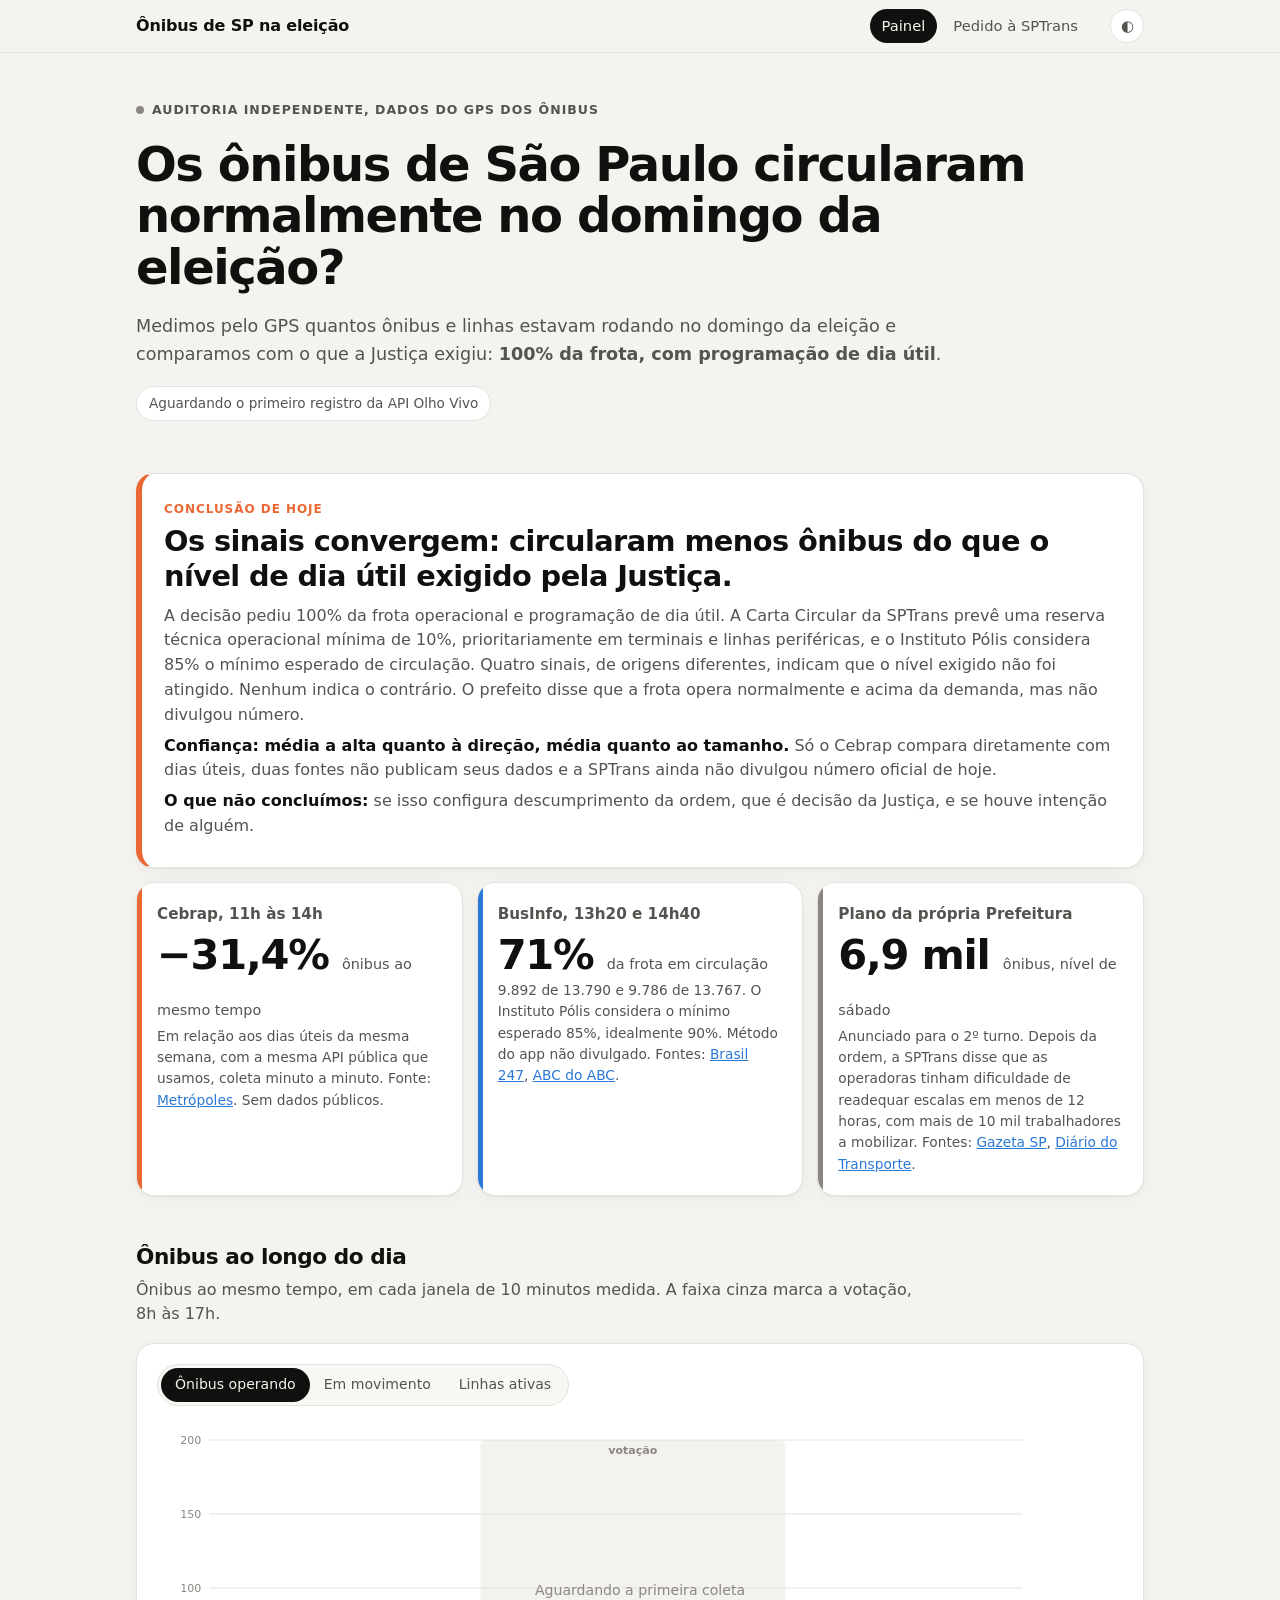
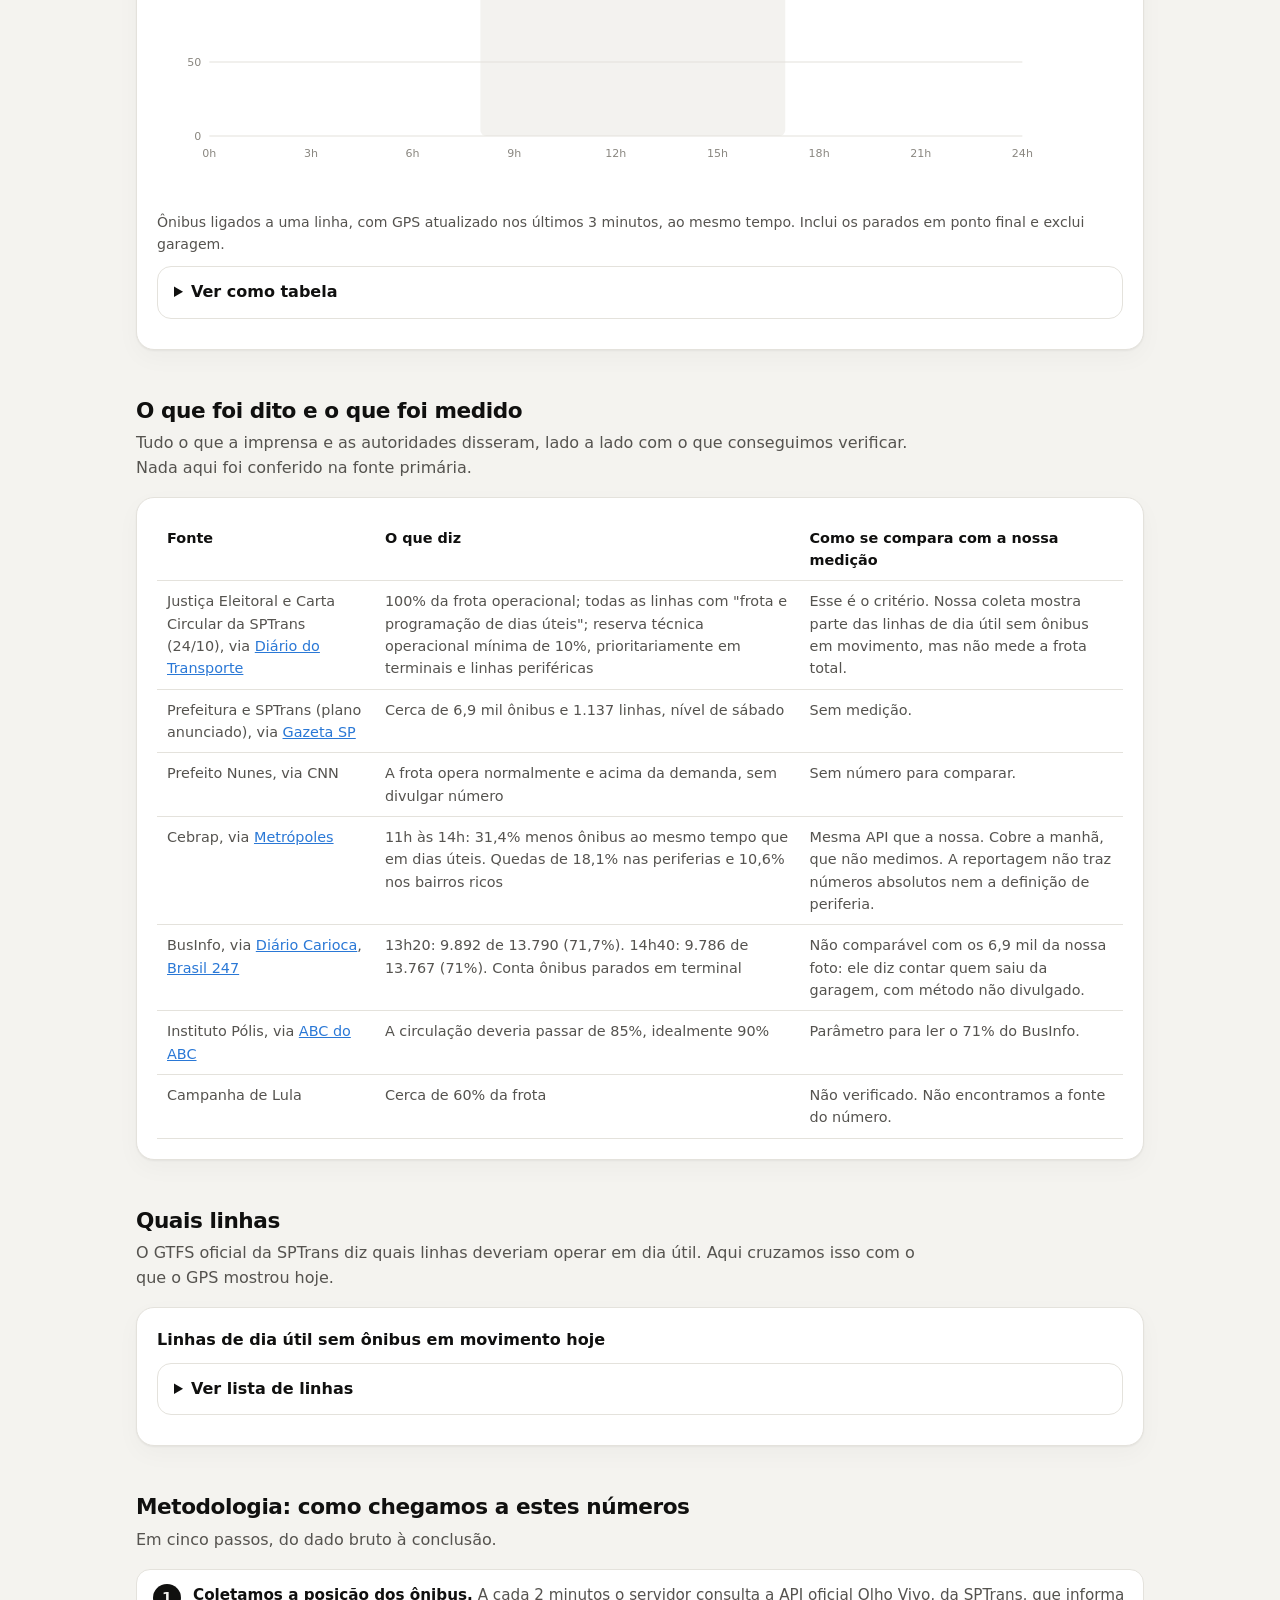
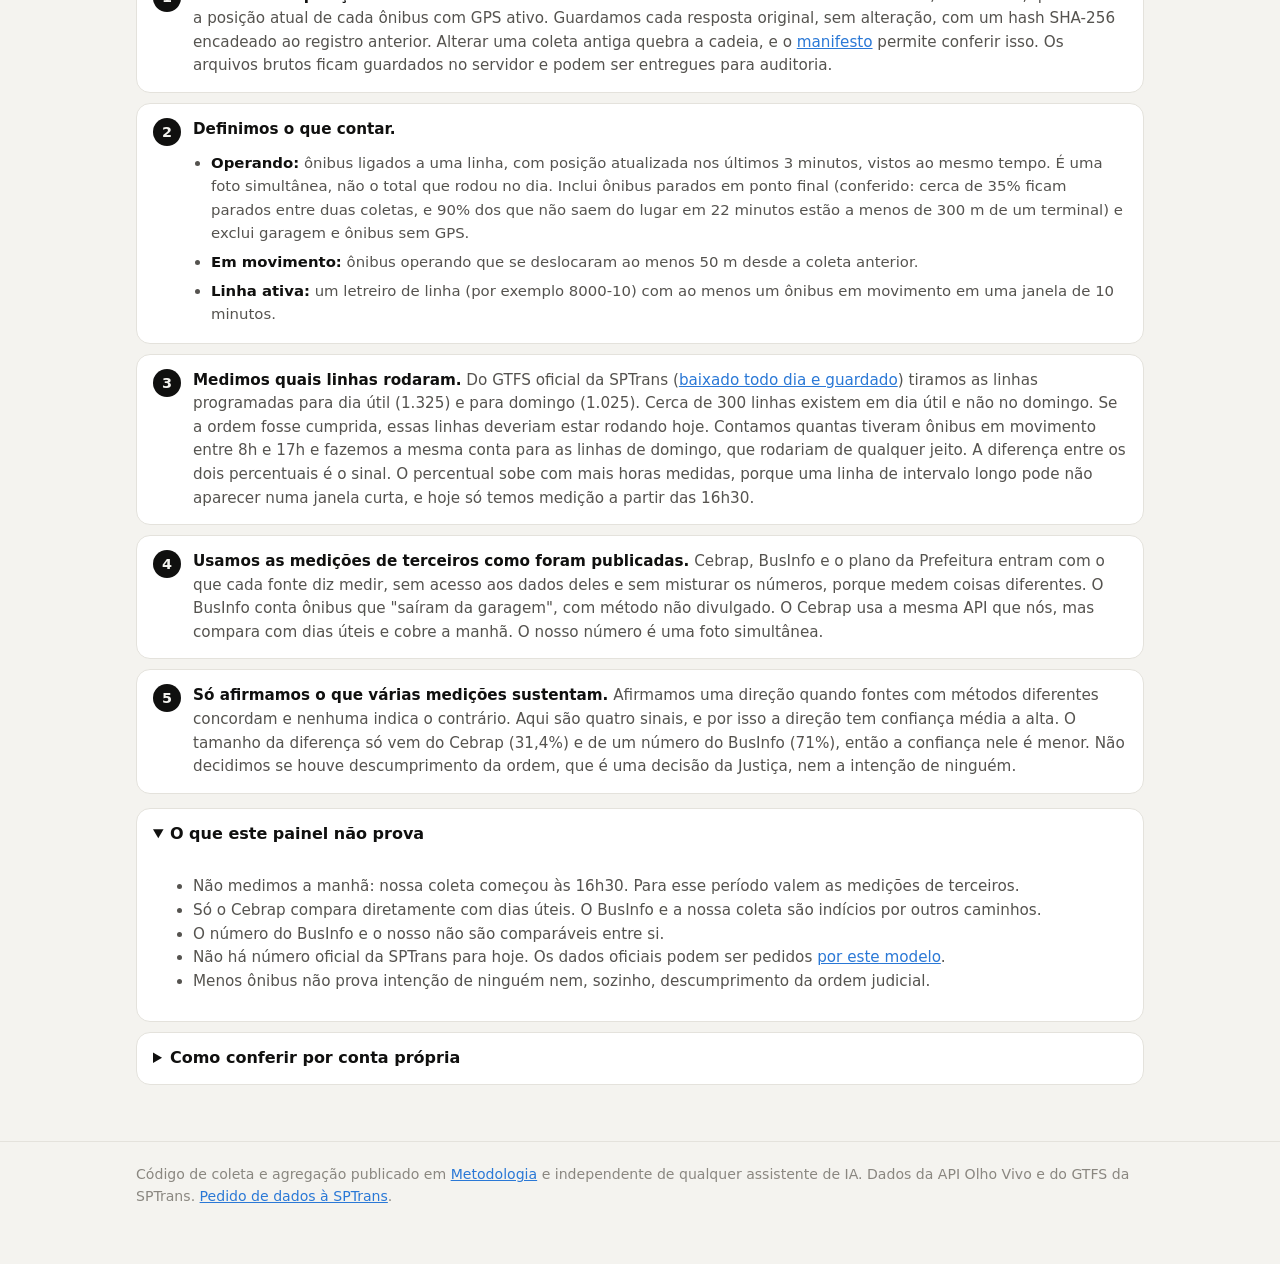
==== site/index.html @ acea623c "Painel de auditoria dos ônibus de SP na eleição Coleta da API Olho Vivo com hash encadeado, agregaçã" ====
<!doctype html>
<html lang="pt-BR">
<head>
<meta charset="utf-8">
<meta name="viewport" content="width=device-width,initial-scale=1">
<title>Os ônibus de SP circularam normalmente na eleição?</title>
<meta name="description" content="Medição própria por GPS (API Olho Vivo, SPTrans) de quantos ônibus e linhas rodaram no 2º turno, comparada a domingos normais e dias úteis.">
<link rel="canonical" href="https://travahacker.com.br/analise-onibus/">
<link rel="icon" type="image/svg+xml" href="favicon.svg">
<link rel="apple-touch-icon" href="apple-touch-icon.png">
<meta name="theme-color" content="#0e0e0d">
<meta property="og:type" content="website">
<meta property="og:locale" content="pt_BR">
<meta property="og:site_name" content="Travahacker">
<meta property="og:title" content="Os ônibus de SP circularam normalmente no domingo da eleição?">
<meta property="og:description" content="Medição própria por GPS (API Olho Vivo, SPTrans) de quantos ônibus e linhas rodaram no 2º turno, comparada a domingos normais e dias úteis.">
<meta property="og:url" content="https://travahacker.com.br/analise-onibus/">
<meta property="og:image" content="https://travahacker.com.br/analise-onibus/og.png">
<meta property="og:image:width" content="1200">
<meta property="og:image:height" content="630">
<meta property="og:image:alt" content="Os ônibus de SP circularam normalmente no domingo da eleição? Auditoria independente com dados de GPS">
<meta name="twitter:card" content="summary_large_image">
<meta name="twitter:title" content="Os ônibus de SP circularam normalmente no domingo da eleição?">
<meta name="twitter:description" content="Medição própria por GPS (API Olho Vivo, SPTrans) de quantos ônibus e linhas rodaram no 2º turno, comparada a domingos normais e dias úteis.">
<meta name="twitter:image" content="https://travahacker.com.br/analise-onibus/og.png">
<meta name="twitter:image:alt" content="Os ônibus de SP circularam normalmente no domingo da eleição? Auditoria independente com dados de GPS">
<style>
:root{color-scheme:light;--bg:#f4f3ef;--surface:#fff;--surface2:#f8f7f4;--ink:#10100f;--ink2:#55534f;--ink3:#8a8780;--line:#e4e2dc;--accent:#2a78d6;--s-eleicao:#eb6834;--s-domingo:#2a78d6;--s-util:#1baf7a;--s-sabado:#eda100;--s-turno1:#e87ba4;--warn:#8a5a00;--shadow:0 1px 2px #0000000d,0 8px 24px #00000008}
@media (prefers-color-scheme:dark){:root:not([data-theme=light]){color-scheme:dark;--bg:#0e0e0d;--surface:#171716;--surface2:#1d1d1b;--ink:#f0efec;--ink2:#c3c2b7;--ink3:#8d8b83;--line:#2b2a27;--accent:#3987e5;--s-eleicao:#d95926;--s-domingo:#3987e5;--s-util:#199e70;--s-sabado:#c98500;--s-turno1:#d55181;--warn:#e0a63a;--shadow:none}}
:root[data-theme=dark]{color-scheme:dark;--bg:#0e0e0d;--surface:#171716;--surface2:#1d1d1b;--ink:#f0efec;--ink2:#c3c2b7;--ink3:#8d8b83;--line:#2b2a27;--accent:#3987e5;--s-eleicao:#d95926;--s-domingo:#3987e5;--s-util:#199e70;--s-sabado:#c98500;--s-turno1:#d55181;--warn:#e0a63a;--shadow:none}
*{box-sizing:border-box}html{scroll-behavior:smooth}
body{margin:0;background:var(--bg);color:var(--ink);font:16px/1.55 ui-sans-serif,system-ui,-apple-system,"Segoe UI",Roboto,sans-serif;-webkit-font-smoothing:antialiased}
a{color:var(--accent)}
.wrap{max-width:1040px;margin:0 auto;padding:0 16px}
header.top{position:sticky;top:0;z-index:5;background:color-mix(in srgb,var(--bg) 88%,transparent);backdrop-filter:blur(10px);border-bottom:1px solid var(--line)}
header.top .wrap{display:flex;align-items:center;gap:20px;height:52px}
.brand{font-weight:700;letter-spacing:-.01em;color:var(--ink);text-decoration:none;white-space:nowrap}
nav.menu{display:flex;gap:4px;margin-left:auto;font-size:.92rem}
nav.menu a{color:var(--ink2);text-decoration:none;padding:6px 12px;border-radius:999px}
nav.menu a:hover{background:var(--surface2);color:var(--ink)}
nav.menu a[aria-current=page]{background:var(--ink);color:var(--bg)}
#tema{border:1px solid var(--line);background:var(--surface);color:var(--ink2);border-radius:999px;width:34px;height:34px;cursor:pointer;font-size:15px}
.hero{padding:44px 0 8px}
.eyebrow{display:inline-flex;gap:8px;align-items:center;font-size:.78rem;letter-spacing:.08em;text-transform:uppercase;color:var(--ink2);font-weight:600}
.dot{width:8px;height:8px;border-radius:50%;background:var(--s-util);box-shadow:0 0 0 0 #1baf7a88;animation:pulse 2s infinite}
.dot.off{background:var(--ink3);animation:none}
@keyframes pulse{70%{box-shadow:0 0 0 8px #1baf7a00}100%{box-shadow:0 0 0 0 #1baf7a00}}
h1{font-size:clamp(1.9rem,5vw,3rem);line-height:1.08;letter-spacing:-.03em;margin:.35em 0 .4em;max-width:19em}
.lead{font-size:1.1rem;color:var(--ink2);max-width:46em;margin:0 0 18px}
.pill{display:inline-block;font-size:.85rem;color:var(--ink2);background:var(--surface);border:1px solid var(--line);padding:6px 12px;border-radius:999px}
h2{font-size:1.35rem;letter-spacing:-.02em;margin:0 0 4px}
section{margin:44px 0}
.sub{color:var(--ink2);margin:0 0 16px;max-width:50em}
.card{background:var(--surface);border:1px solid var(--line);border-radius:18px;padding:20px;box-shadow:var(--shadow)}
.grid3{display:grid;grid-template-columns:repeat(auto-fit,minmax(260px,1fr));gap:14px}
.cobertura{display:flex;flex-wrap:wrap;gap:8px;margin-top:14px}
.chip{display:inline-flex;align-items:center;gap:8px;font-size:.85rem;padding:6px 12px;border-radius:999px;border:1px solid var(--line);background:var(--surface);color:var(--ink2)}
.chip i{width:10px;height:10px;border-radius:3px;display:inline-block}
.chip.vazio{border-style:dashed;color:var(--ink3)}
.resp{position:relative;overflow:hidden}
.resp::before{content:"";position:absolute;inset:0 auto 0 0;width:5px;background:var(--cor,var(--line))}
.resp h3{margin:0;font-size:.95rem;color:var(--ink2);font-weight:600}
.resp .big{font-size:2.6rem;line-height:1.1;font-weight:700;letter-spacing:-.03em;font-variant-numeric:tabular-nums;margin:6px 0 2px}
.resp .big small{font-size:.9rem;font-weight:500;color:var(--ink2);letter-spacing:0}
.resp .meta{font-size:.86rem;color:var(--ink2)}
.resp .wait{font-size:1.25rem;font-weight:600;color:var(--ink3);margin:10px 0 4px}
.delta{display:inline-block;margin-top:10px;font-size:.85rem;font-weight:600;padding:4px 10px;border-radius:8px;background:var(--surface2);color:var(--ink)}
.delta.neutro{color:var(--ink3);font-weight:500}
.seg{display:inline-flex;background:var(--surface2);border:1px solid var(--line);border-radius:999px;padding:3px;margin:0 0 12px}
.seg button{border:0;background:transparent;color:var(--ink2);padding:6px 14px;border-radius:999px;font:inherit;font-size:.88rem;cursor:pointer}
.seg button[aria-pressed=true]{background:var(--ink);color:var(--bg)}
.leg{display:flex;flex-wrap:wrap;gap:6px 18px;font-size:.88rem;color:var(--ink2);margin:0 0 6px}
.leg i{display:inline-block;width:16px;height:4px;border-radius:2px;margin-right:6px;vertical-align:middle}
.explica{font-size:.88rem;color:var(--ink2);margin:6px 0 0}
svg{width:100%;height:auto;display:block}svg text{fill:var(--ink3);font-size:11px}
#tip{position:fixed;pointer-events:none;background:var(--surface);color:var(--ink);border:1px solid var(--line);border-radius:10px;padding:8px 10px;font-size:.82rem;display:none;box-shadow:0 8px 24px #0003;z-index:9}
table{border-collapse:collapse;width:100%;font-size:.9rem}
th,td{text-align:left;padding:9px 10px;border-bottom:1px solid var(--line);color:var(--ink2);vertical-align:top}
th{color:var(--ink);font-weight:600}td.n,th.n{text-align:right;font-variant-numeric:tabular-nums}
.tw{overflow-x:auto}
select{background:var(--surface2);color:var(--ink);border:1px solid var(--line);border-radius:8px;padding:6px 10px;font:inherit;font-size:.9rem}
label{color:var(--ink2);font-size:.9rem;margin-right:14px}
.bars .row{display:grid;grid-template-columns:150px 1fr 120px;gap:10px;align-items:center;padding:7px 0;border-bottom:1px solid var(--line);font-size:.88rem;color:var(--ink2)}
.bars .row:last-child{border:0}
.bars .b{height:9px;border-radius:0 5px 5px 0;margin:2px 0;min-width:2px}
.bars .v{text-align:right;font-variant-numeric:tabular-nums;color:var(--ink)}
.aviso{border-left:4px solid var(--warn);padding:10px 14px;background:var(--surface);border-radius:0 12px 12px 0;color:var(--ink2);font-size:.92rem}
details{border:1px solid var(--line);border-radius:14px;background:var(--surface);padding:0 16px;margin:10px 0}
details summary{cursor:pointer;padding:13px 0;font-weight:600;color:var(--ink)}
details[open]{padding-bottom:12px}
details p,details li{color:var(--ink2);font-size:.95rem}
footer{border-top:1px solid var(--line);margin-top:56px;padding:22px 0 56px;color:var(--ink3);font-size:.88rem}
.veredito{border:1px solid var(--line);border-left:6px solid var(--s-eleicao);border-radius:18px;background:var(--surface);padding:22px;box-shadow:var(--shadow)}
.veredito .tag{display:inline-block;font-size:.75rem;letter-spacing:.08em;text-transform:uppercase;font-weight:700;color:var(--s-eleicao);margin-bottom:6px}
.veredito h2{font-size:clamp(1.3rem,3.6vw,1.8rem);line-height:1.2;margin:0 0 10px}
.veredito p{margin:6px 0;color:var(--ink2)}
.veredito p b{color:var(--ink)}
.ok{color:var(--s-util)}.nao{color:var(--s-eleicao)}
.passo{display:grid;grid-template-columns:repeat(auto-fit,minmax(230px,1fr));gap:12px;margin-top:14px}
.passo div{background:var(--surface2);border-radius:12px;padding:12px 14px;font-size:.9rem;color:var(--ink2)}
.passo b{display:block;color:var(--ink);margin-bottom:2px}
.passos{counter-reset:p;list-style:none;padding:0;margin:14px 0}
.passos>li{counter-increment:p;position:relative;padding:14px 16px 14px 56px;margin:10px 0;background:var(--surface);border:1px solid var(--line);border-radius:14px;color:var(--ink2);font-size:.95rem}
.passos>li::before{content:counter(p);position:absolute;left:16px;top:14px;width:28px;height:28px;border-radius:50%;background:var(--ink);color:var(--bg);font-weight:700;font-size:.9rem;display:flex;align-items:center;justify-content:center}
.passos li b{color:var(--ink)}
.passos ul{margin:8px 0 0;padding-left:18px;list-style:disc}.passos ul li{padding:3px 0;font-size:.93rem}
@media (max-width:560px){header.top .wrap{gap:8px}.brand{overflow:hidden;text-overflow:ellipsis;min-width:0;font-size:.95rem}nav.menu{flex-shrink:0}nav.menu a{white-space:nowrap;padding:6px 10px;font-size:.85rem}.card{padding:16px}.seg{display:flex}.seg button{flex:1;padding:6px 6px;font-size:.8rem}.bars .row{grid-template-columns:96px 1fr 96px}.resp .big{font-size:2.2rem}}
@media (prefers-reduced-motion:reduce){.dot{animation:none}html{scroll-behavior:auto}}
</style>
</head>
<body>
<header class="top"><div class="wrap">
  <a class="brand" href="./">Ônibus de SP na eleição</a>
  <nav class="menu" aria-label="Seções"><a href="./" aria-current="page">Painel</a><a href="pedido.html">Pedido à SPTrans</a></nav>
  <button id="tema" type="button" aria-label="Alternar tema claro e escuro" title="Alternar tema">◐</button>
</div></header>

<main class="wrap">
<div class="hero">
  <span class="eyebrow"><span class="dot off" id="dot"></span><span id="eyebrow">Auditoria independente, dados do GPS dos ônibus</span></span>
  <h1>Os ônibus de São Paulo circularam normalmente no domingo da eleição?</h1>
  <p class="lead">Medimos pelo GPS quantos ônibus e linhas estavam rodando no domingo da eleição e comparamos com o que a Justiça exigiu: <b>100% da frota, com programação de dia útil</b>.</p>
  <span class="pill" id="estado">Carregando…</span>
</div>

<section id="placar">
  <div class="veredito" id="veredito"><span class="tag">Conclusão de hoje</span><h2>Carregando…</h2></div>
  <div class="grid3" id="placar-cards" style="margin-top:14px"></div>
</section>

<section id="fluxo">
  <h2>Ônibus ao longo do dia</h2>
  <p class="sub">Ônibus ao mesmo tempo, em cada janela de 10 minutos medida. A faixa cinza marca a votação, 8h às 17h.</p>
  <div class="card">
    <div class="seg" role="group" aria-label="Medida">
      <button type="button" data-m="op" aria-pressed="true">Ônibus operando</button>
      <button type="button" data-m="mv" aria-pressed="false">Em movimento</button>
      <button type="button" data-m="lin" aria-pressed="false">Linhas ativas</button>
    </div>
    <div class="leg" id="leg"></div>
    <svg id="graf" viewBox="0 0 960 380" role="img" aria-label="Ônibus por horário e tipo de dia"></svg>
    <p class="explica" id="explica"></p>
    <p class="explica" id="leitura" style="color:var(--ink);font-weight:600"></p>
    <details><summary>Ver como tabela</summary><div class="tw"><table id="tabela"></table></div></details>
  </div>
</section>

<section id="declarado">
  <h2>O que foi dito e o que foi medido</h2>
  <p class="sub">Tudo o que a imprensa e as autoridades disseram, lado a lado com o que conseguimos verificar. Nada aqui foi conferido na fonte primária.</p>
  <div class="card tw"><table id="decl"></table></div>
</section>

<section id="linhas">
  <h2>Quais linhas</h2>
  <p class="sub">O GTFS oficial da SPTrans diz quais linhas deveriam operar em dia útil. Aqui cruzamos isso com o que o GPS mostrou hoje.</p>
  <div class="card">
    <h3 style="margin:0 0 6px;font-size:1rem">Linhas de dia útil sem ônibus em movimento hoje</h3>
    <strong id="semn"></strong>
    <p class="explica" id="semt"></p>
    <details><summary>Ver lista de linhas</summary><p id="sem"></p></details>
  </div>
</section>

<section id="metodo">
  <h2>Metodologia: como chegamos a estes números</h2>
  <p class="sub">Em cinco passos, do dado bruto à conclusão.</p>
  <ol class="passos">
    <li><b>Coletamos a posição dos ônibus.</b> A cada 2 minutos o servidor consulta a API oficial Olho Vivo, da SPTrans, que informa a posição atual de cada ônibus com GPS ativo. Guardamos cada resposta original, sem alteração, com um hash SHA-256 encadeado ao registro anterior. Alterar uma coleta antiga quebra a cadeia, e o <a href="data/manifesto.json">manifesto</a> permite conferir isso. Os arquivos brutos ficam guardados no servidor e podem ser entregues para auditoria.</li>
    <li><b>Definimos o que contar.</b>
      <ul><li><b>Operando:</b> ônibus ligados a uma linha, com posição atualizada nos últimos 3 minutos, vistos ao mesmo tempo. É uma foto simultânea, não o total que rodou no dia. Inclui ônibus parados em ponto final (conferido: cerca de 35% ficam parados entre duas coletas, e 90% dos que não saem do lugar em 22 minutos estão a menos de 300 m de um terminal) e exclui garagem e ônibus sem GPS.</li>
      <li><b>Em movimento:</b> ônibus operando que se deslocaram ao menos 50 m desde a coleta anterior.</li>
      <li><b>Linha ativa:</b> um letreiro de linha (por exemplo 8000-10) com ao menos um ônibus em movimento em uma janela de 10 minutos.</li></ul></li>
    <li><b>Medimos quais linhas rodaram.</b> Do GTFS oficial da SPTrans (<a href="codigo/atualizar_gtfs.sh.txt">baixado todo dia e guardado</a>) tiramos as linhas programadas para dia útil (1.325) e para domingo (1.025). Cerca de 300 linhas existem em dia útil e não no domingo. Se a ordem fosse cumprida, essas linhas deveriam estar rodando hoje. Contamos quantas tiveram ônibus em movimento entre 8h e 17h e fazemos a mesma conta para as linhas de domingo, que rodariam de qualquer jeito. A diferença entre os dois percentuais é o sinal. O percentual sobe com mais horas medidas, porque uma linha de intervalo longo pode não aparecer numa janela curta, e hoje só temos medição a partir das 16h30.</li>
    <li><b>Usamos as medições de terceiros como foram publicadas.</b> Cebrap, BusInfo e o plano da Prefeitura entram com o que cada fonte diz medir, sem acesso aos dados deles e sem misturar os números, porque medem coisas diferentes. O BusInfo conta ônibus que "saíram da garagem", com método não divulgado. O Cebrap usa a mesma API que nós, mas compara com dias úteis e cobre a manhã. O nosso número é uma foto simultânea.</li>
    <li><b>Só afirmamos o que várias medições sustentam.</b> Afirmamos uma direção quando fontes com métodos diferentes concordam e nenhuma indica o contrário. Aqui são quatro sinais, e por isso a direção tem confiança média a alta. O tamanho da diferença só vem do Cebrap (31,4%) e de um número do BusInfo (71%), então a confiança nele é menor. Não decidimos se houve descumprimento da ordem, que é uma decisão da Justiça, nem a intenção de ninguém.</li>
  </ol>
  <details open><summary>O que este painel não prova</summary>
    <ul><li>Não medimos a manhã: nossa coleta começou às 16h30. Para esse período valem as medições de terceiros.</li>
    <li>Só o Cebrap compara diretamente com dias úteis. O BusInfo e a nossa coleta são indícios por outros caminhos.</li>
    <li>O número do BusInfo e o nosso não são comparáveis entre si.</li>
    <li>Não há número oficial da SPTrans para hoje. Os dados oficiais podem ser pedidos <a href="pedido.html">por este modelo</a>.</li>
    <li>Menos ônibus não prova intenção de ninguém nem, sozinho, descumprimento da ordem judicial.</li></ul></details>
  <details><summary>Como conferir por conta própria</summary>
    <p>O código de coleta, agregação e leitura do GTFS está publicado como texto: <a href="codigo/coletor.py.txt">coletor</a>, <a href="codigo/agregar.py.txt">agregação</a>, <a href="codigo/gtfs_ref.py.txt">GTFS</a> e <a href="codigo/atualizar_gtfs.sh.txt">atualização do GTFS</a> e <a href="codigo/verificar_manifesto.py.txt">verificador da cadeia de hashes</a>. Os dados agregados que alimentam esta página são <a href="data/series.json">series.json</a>, <a href="data/linhas.json">linhas.json</a> e <a href="data/gtfs_ref.json">gtfs_ref.json</a>. Qualquer pessoa com uma chave da API Olho Vivo pode repetir a coleta.</p></details>
</section>


</main>
<footer><div class="wrap">Código de coleta e agregação publicado em <a href="#metodo">Metodologia</a> e independente de qualquer assistente de IA. Dados da API Olho Vivo e do GTFS da SPTrans. <a href="pedido.html">Pedido de dados à SPTrans</a>.</div></footer>
<div id="tip"></div>
<script src="app.js"></script>
</body></html>
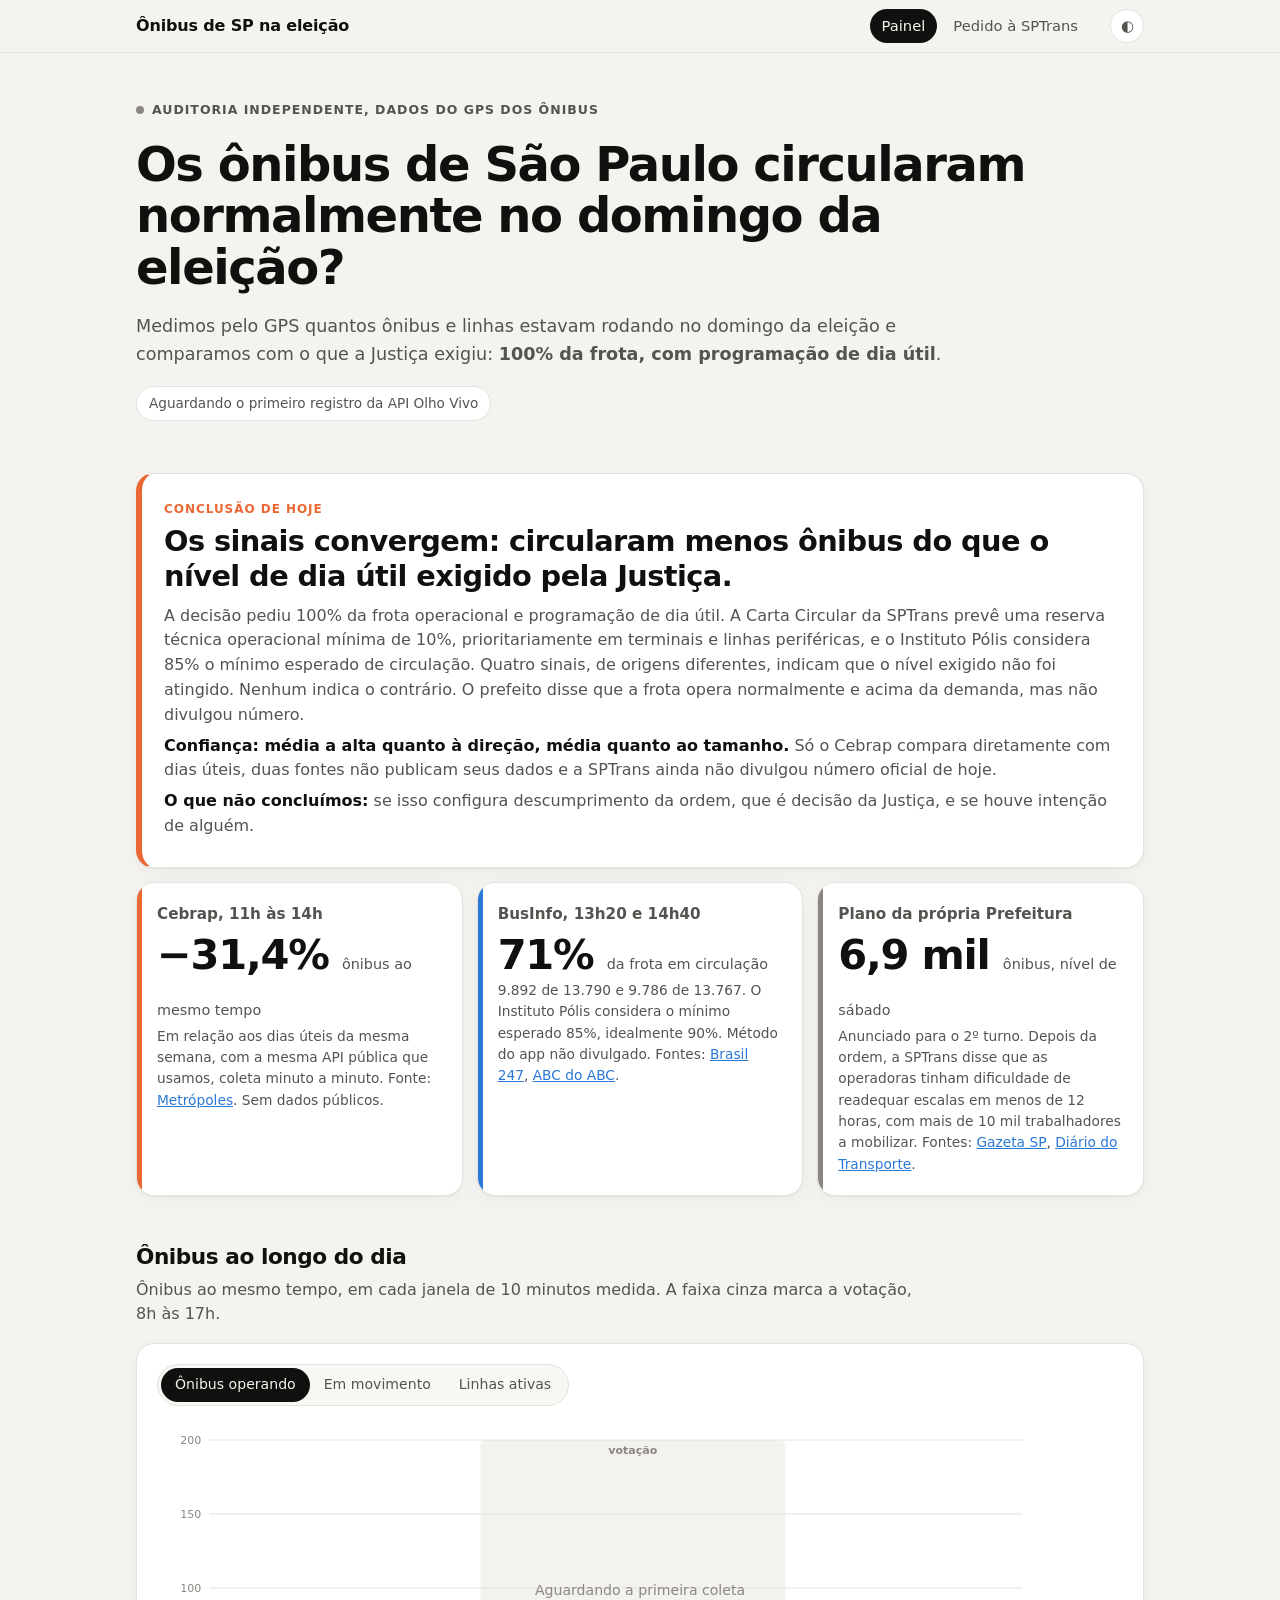
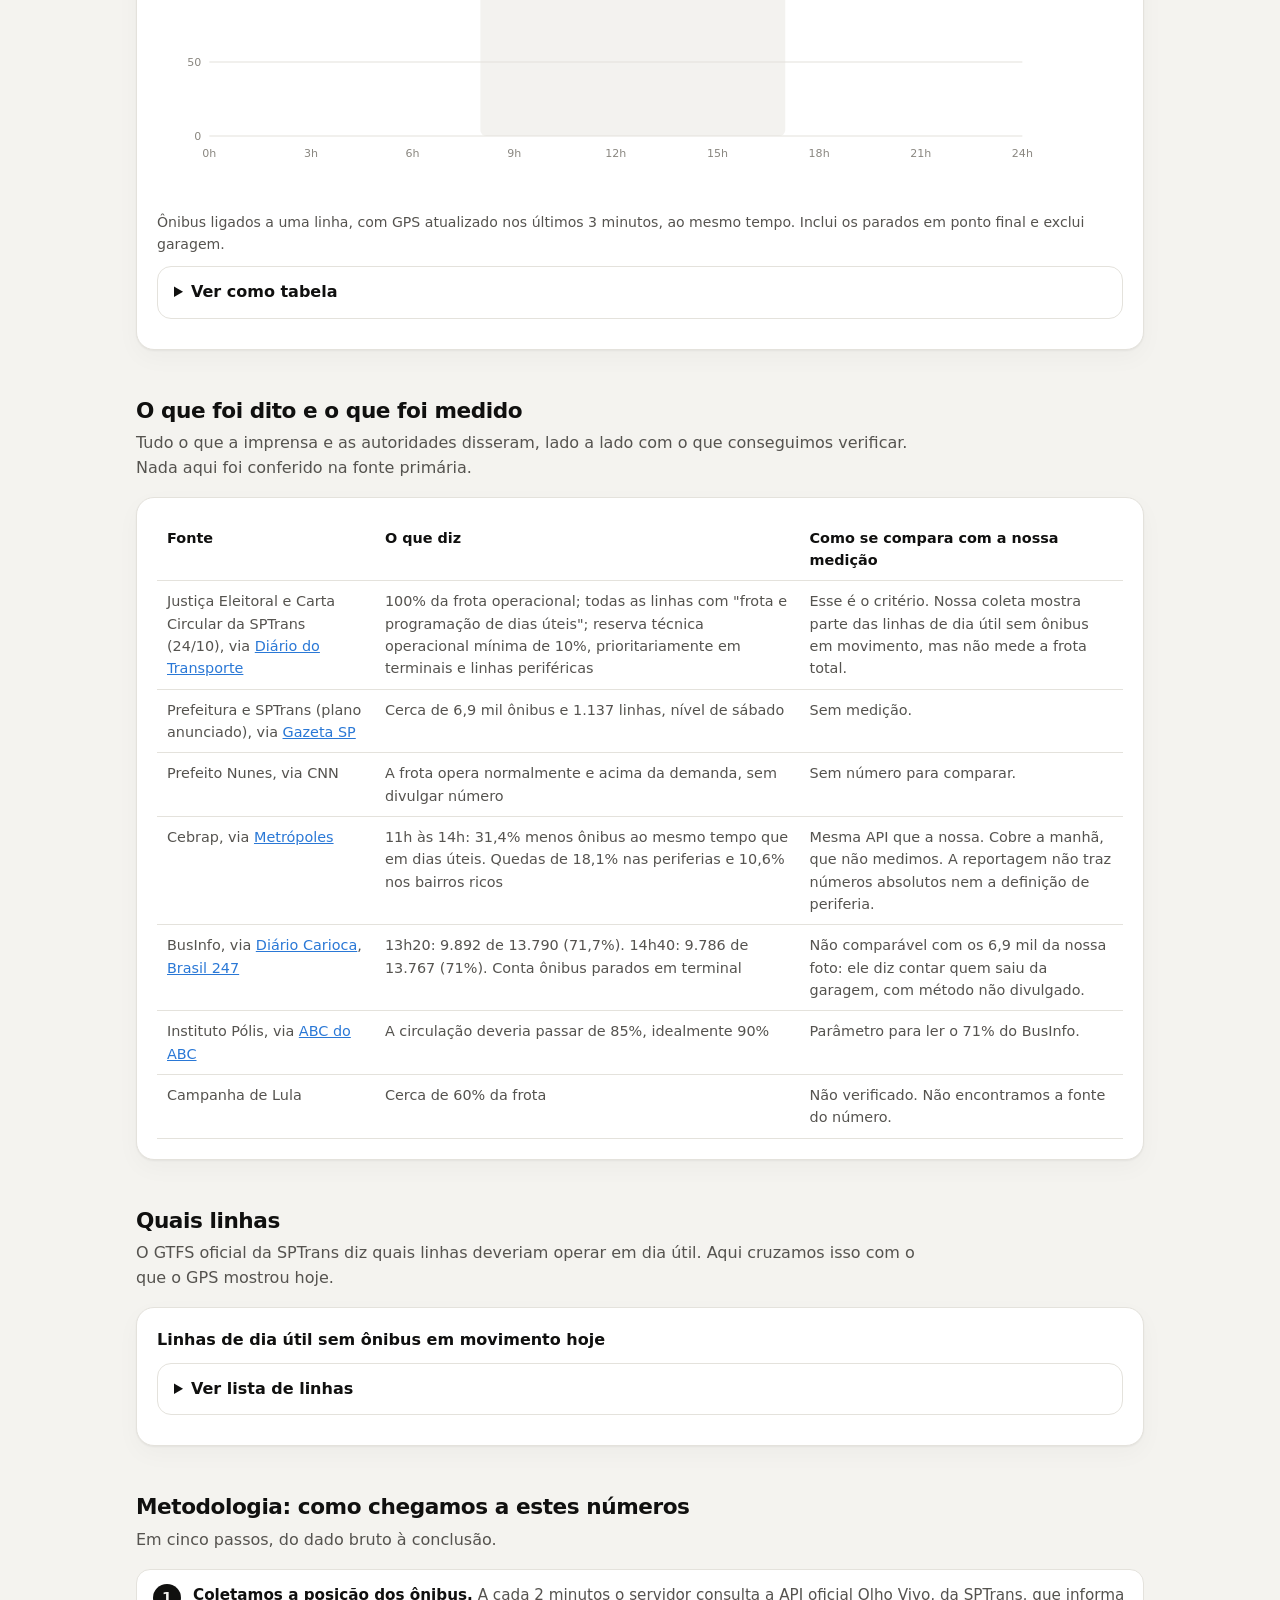
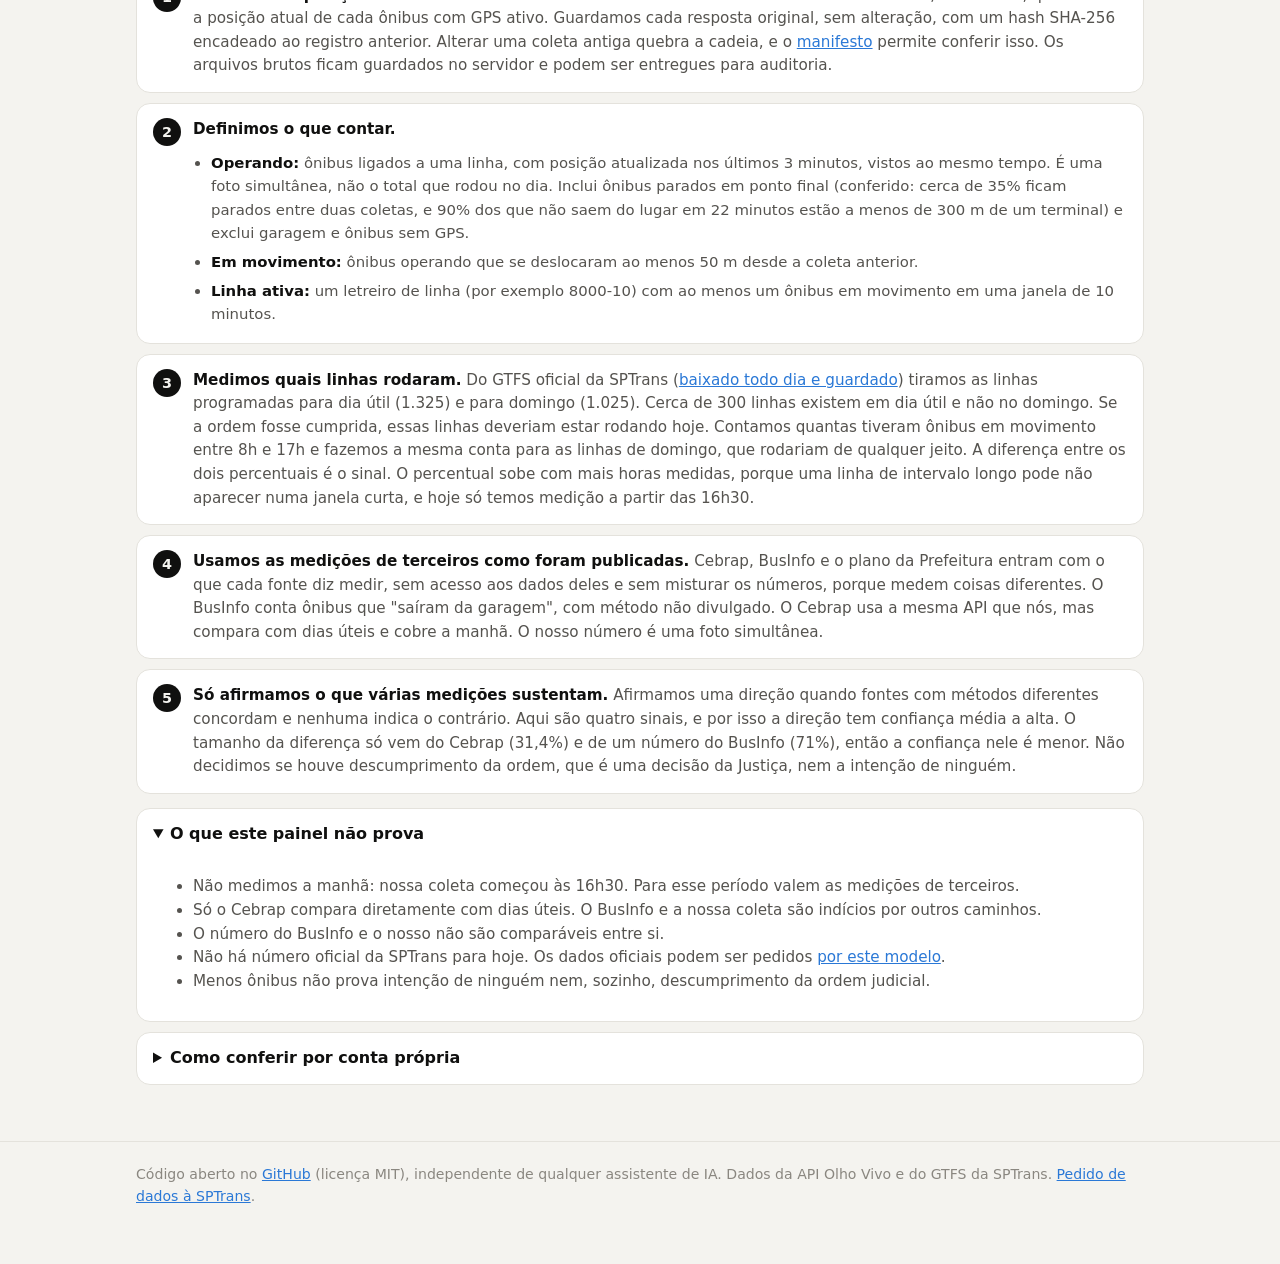
==== commit 44bd5345: "Link do repositório no painel Co-Authored-By: Claude Sonnet 5.5 <noreply@anthropic.com>" ====
--- a/site/index.html
+++ b/site/index.html
@@ -182,12 +182,12 @@
     <li>Não há número oficial da SPTrans para hoje. Os dados oficiais podem ser pedidos <a href="pedido.html">por este modelo</a>.</li>
     <li>Menos ônibus não prova intenção de ninguém nem, sozinho, descumprimento da ordem judicial.</li></ul></details>
   <details><summary>Como conferir por conta própria</summary>
-    <p>O código de coleta, agregação e leitura do GTFS está publicado como texto: <a href="codigo/coletor.py.txt">coletor</a>, <a href="codigo/agregar.py.txt">agregação</a>, <a href="codigo/gtfs_ref.py.txt">GTFS</a> e <a href="codigo/atualizar_gtfs.sh.txt">atualização do GTFS</a> e <a href="codigo/verificar_manifesto.py.txt">verificador da cadeia de hashes</a>. Os dados agregados que alimentam esta página são <a href="data/series.json">series.json</a>, <a href="data/linhas.json">linhas.json</a> e <a href="data/gtfs_ref.json">gtfs_ref.json</a>. Qualquer pessoa com uma chave da API Olho Vivo pode repetir a coleta.</p></details>
+    <p>O código de coleta, agregação e leitura do GTFS está publicado como texto: <a href="codigo/coletor.py.txt">coletor</a>, <a href="codigo/agregar.py.txt">agregação</a>, <a href="codigo/gtfs_ref.py.txt">GTFS</a> e <a href="codigo/atualizar_gtfs.sh.txt">atualização do GTFS</a> e <a href="codigo/verificar_manifesto.py.txt">verificador da cadeia de hashes</a>. Os dados agregados que alimentam esta página são <a href="data/series.json">series.json</a>, <a href="data/linhas.json">linhas.json</a> e <a href="data/gtfs_ref.json">gtfs_ref.json</a>. Todo o projeto, com instruções para rodar, está em <a href="https://github.com/travahacker/analise-onibus">github.com/travahacker/analise-onibus</a>, sob licença MIT. Qualquer pessoa com uma chave da API Olho Vivo pode repetir a coleta.</p></details>
 </section>
 
 
 </main>
-<footer><div class="wrap">Código de coleta e agregação publicado em <a href="#metodo">Metodologia</a> e independente de qualquer assistente de IA. Dados da API Olho Vivo e do GTFS da SPTrans. <a href="pedido.html">Pedido de dados à SPTrans</a>.</div></footer>
+<footer><div class="wrap">Código aberto no <a href="https://github.com/travahacker/analise-onibus">GitHub</a> (licença MIT), independente de qualquer assistente de IA. Dados da API Olho Vivo e do GTFS da SPTrans. <a href="pedido.html">Pedido de dados à SPTrans</a>.</div></footer>
 <div id="tip"></div>
 <script src="app.js"></script>
 </body></html>
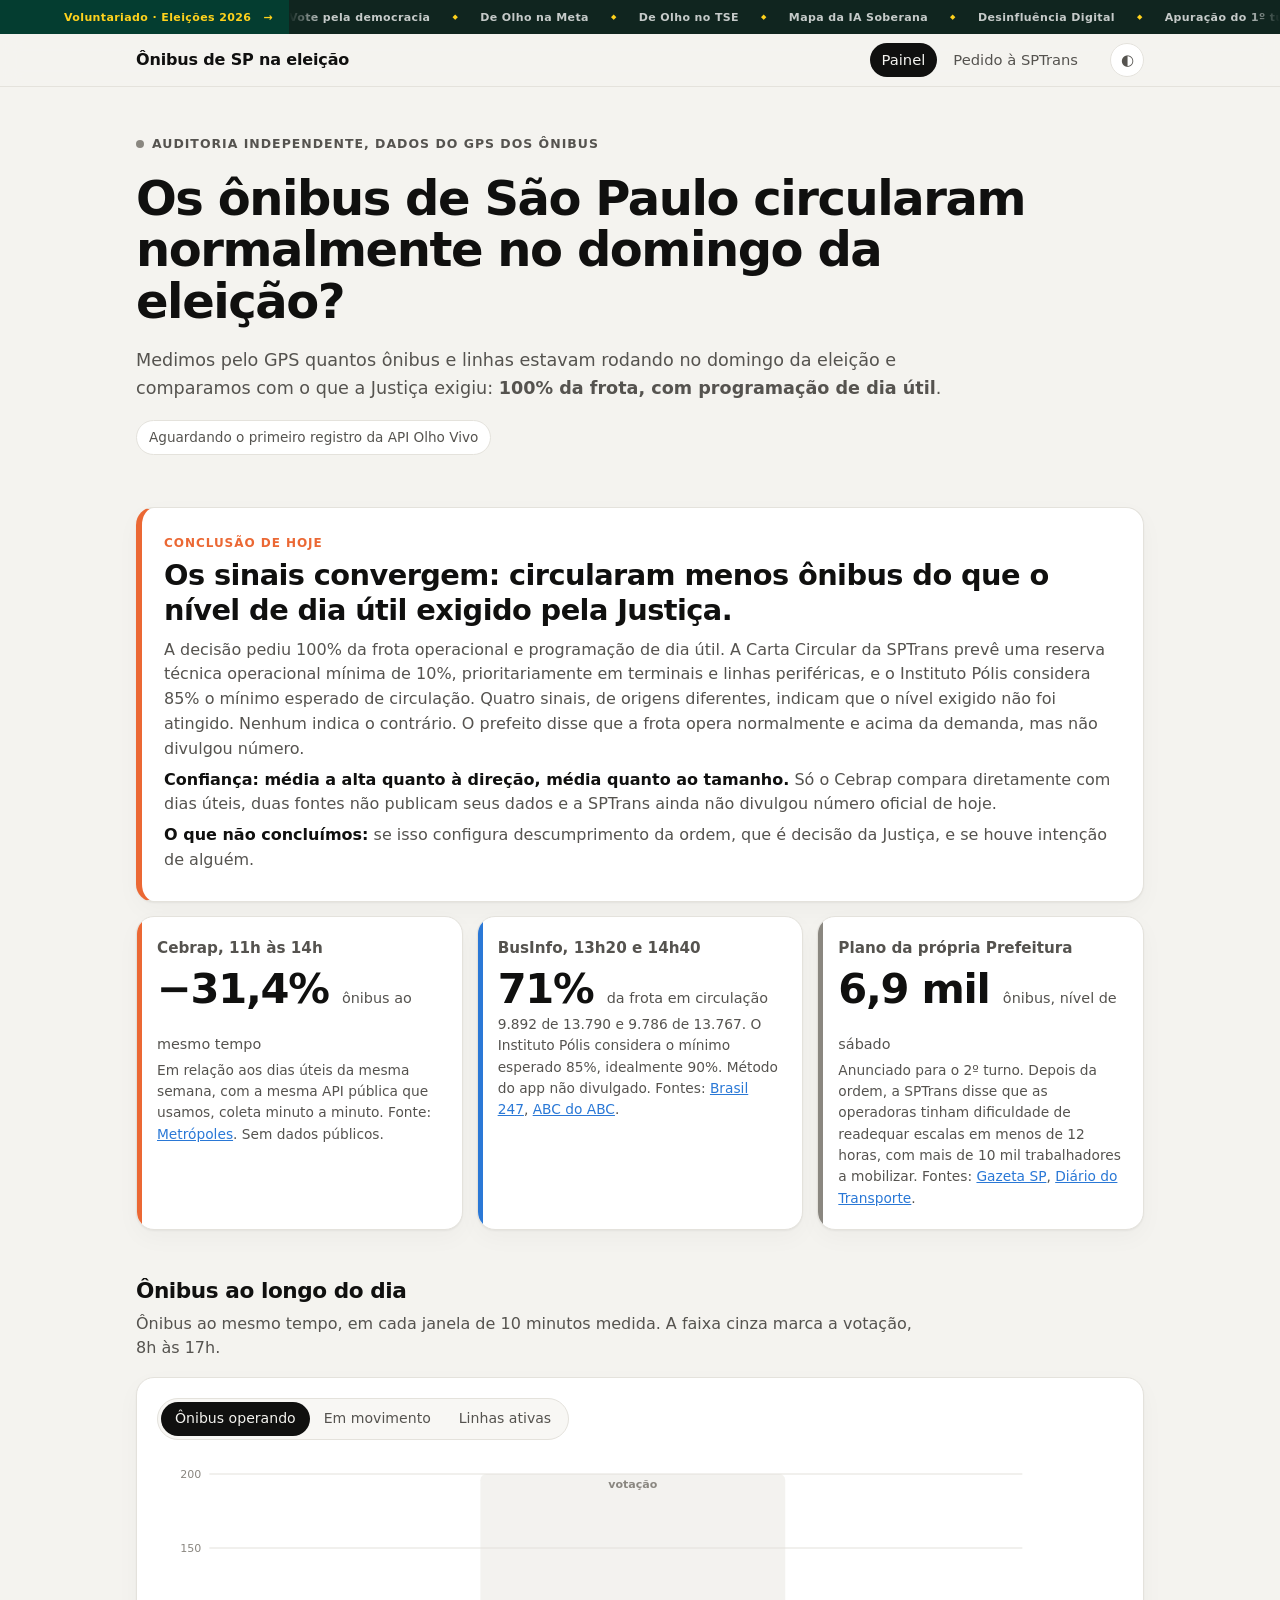
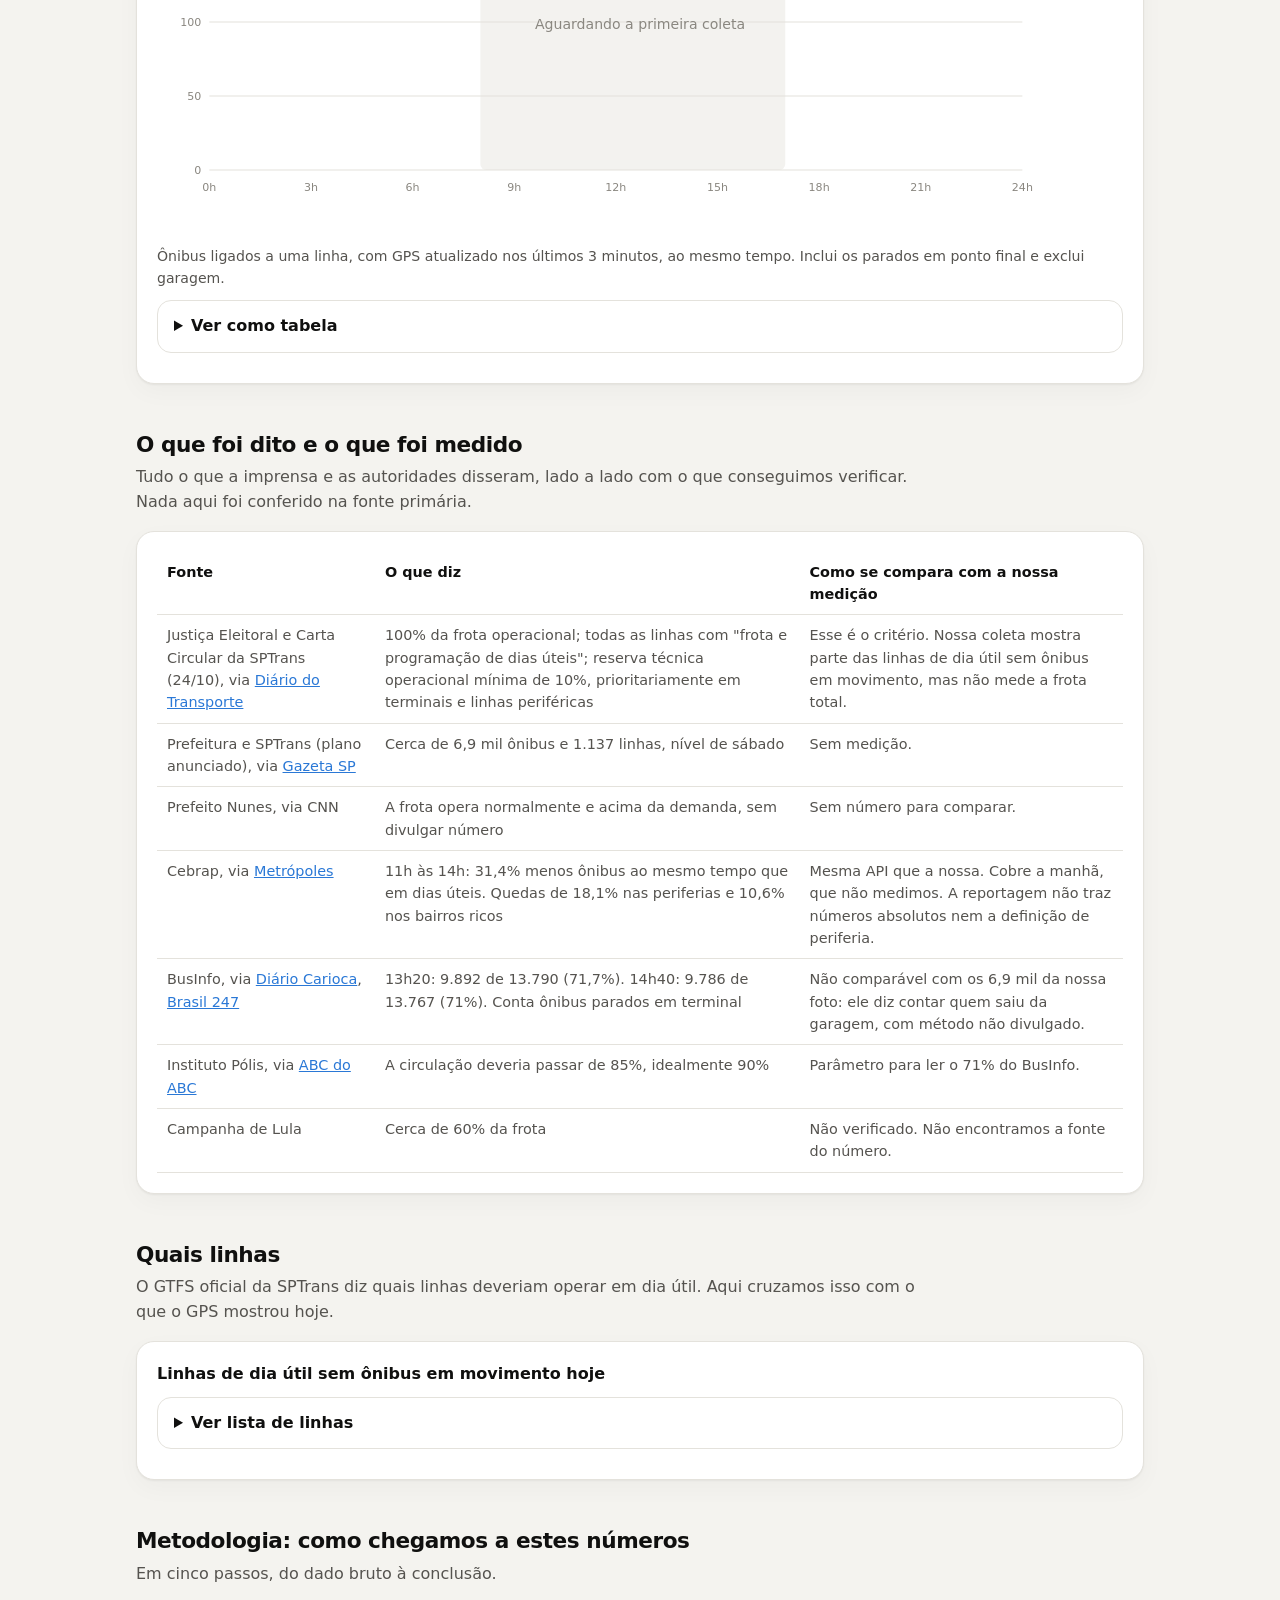
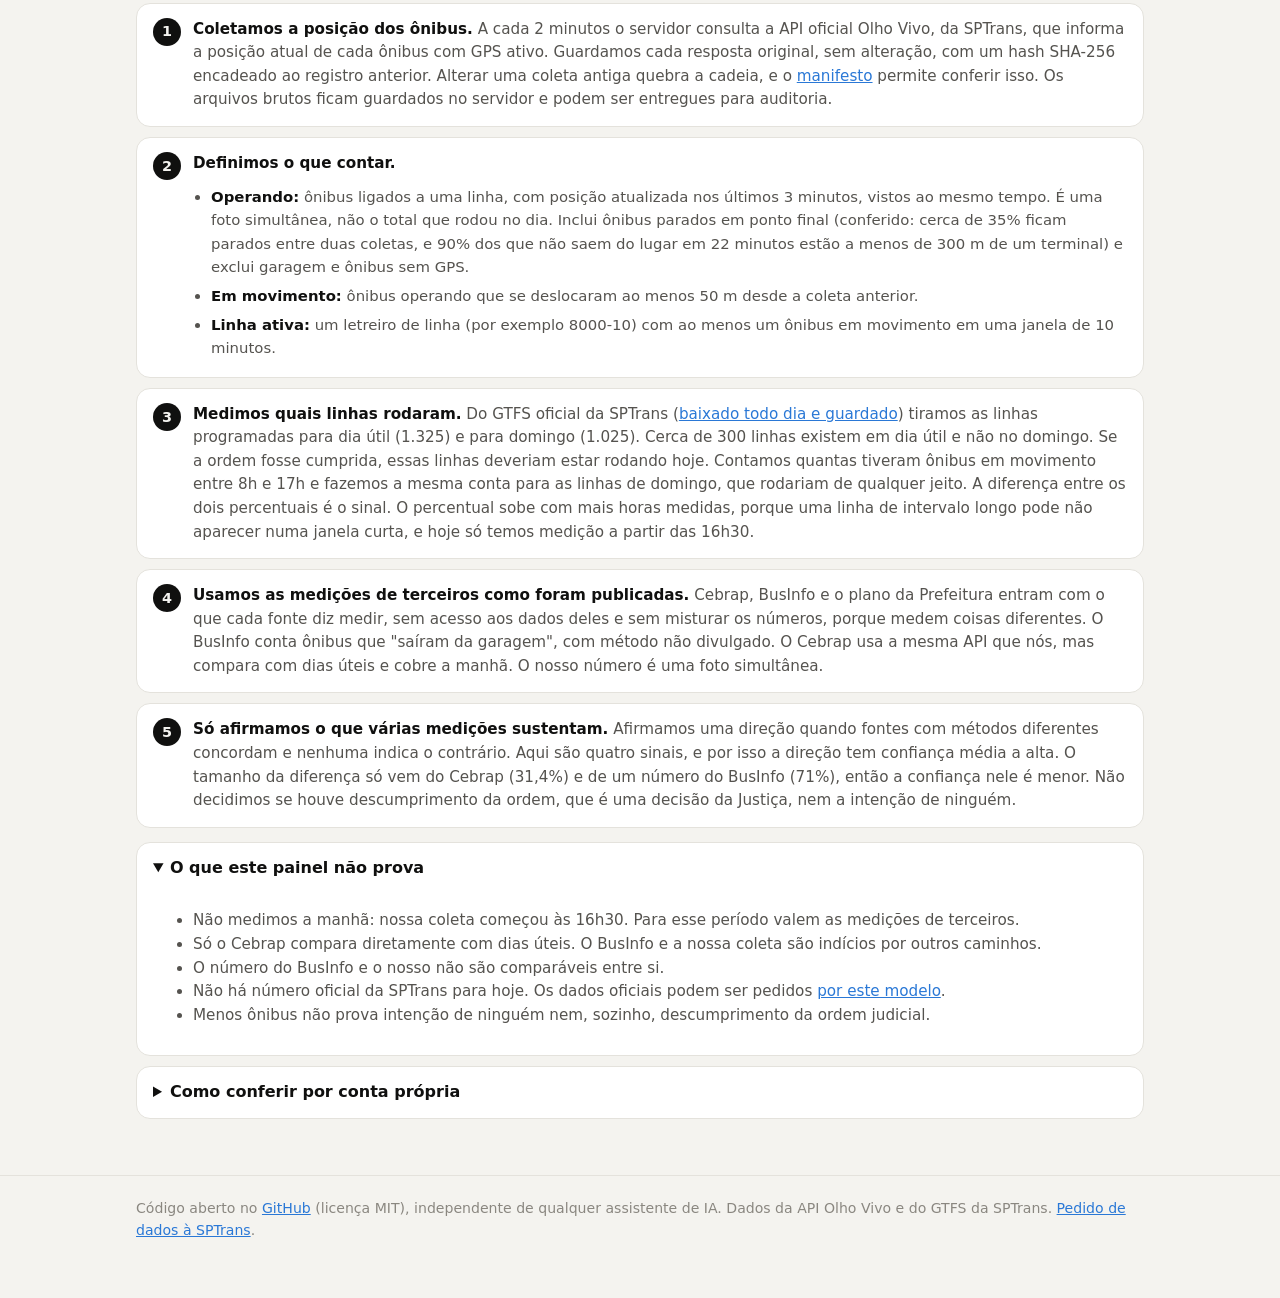
==== commit c6be9fd0: "Letreiro compartilhado dos projetos do Voluntariado no topo das páginas Co-Authored-By: Claude Sonne" ====
--- a/site/index.html
+++ b/site/index.html
@@ -7,6 +7,7 @@
 <meta name="description" content="Medição própria por GPS (API Olho Vivo, SPTrans) de quantos ônibus e linhas rodaram no 2º turno, comparada a domingos normais e dias úteis.">
 <link rel="canonical" href="https://travahacker.com.br/analise-onibus/">
 <link rel="icon" type="image/svg+xml" href="favicon.svg">
+<link rel="stylesheet" href="voluntariado-ticker.css">
 <link rel="apple-touch-icon" href="apple-touch-icon.png">
 <meta name="theme-color" content="#0e0e0d">
 <meta property="og:type" content="website">
@@ -109,6 +110,7 @@
 </style>
 </head>
 <body>
+<aside class="network-ticker" aria-label="Projetos do Voluntariado Eleições 2026"><a class="ticker-label" href="https://travahacker.com.br/voluntariado/">Voluntariado · Eleições 2026 <span aria-hidden="true">→</span></a><div class="ticker-window"><div class="ticker-track"><div class="ticker-set"><a href="https://votedemocracia.com.br/">Vote pela democracia</a><a href="https://deolhonameta.com.br/">De Olho na Meta</a><a href="https://travahacker.com.br/deolhonotse/">De Olho no TSE</a><a href="https://travahacker.com.br/mapa-ia-soberana/">Mapa da IA Soberana</a><a href="https://www.youtube.com/live/DtlQigD4UoA">Desinfluência Digital</a><a href="https://travahacker.com.br/eleicoes2026/">Apuração do 1º turno</a><a class="current" aria-current="page" href="https://travahacker.com.br/analise-onibus/">Ônibus de SP na eleição</a><a href="https://codigonaobinario.org/curso-ia">Curso de IA <small>bônus</small></a></div><div class="ticker-set" aria-hidden="true"><a tabindex="-1" href="https://votedemocracia.com.br/">Vote pela democracia</a><a tabindex="-1" href="https://deolhonameta.com.br/">De Olho na Meta</a><a tabindex="-1" href="https://travahacker.com.br/deolhonotse/">De Olho no TSE</a><a tabindex="-1" href="https://travahacker.com.br/mapa-ia-soberana/">Mapa da IA Soberana</a><a tabindex="-1" href="https://www.youtube.com/live/DtlQigD4UoA">Desinfluência Digital</a><a tabindex="-1" href="https://travahacker.com.br/eleicoes2026/">Apuração do 1º turno</a><a tabindex="-1" href="https://travahacker.com.br/analise-onibus/">Ônibus de SP na eleição</a><a tabindex="-1" href="https://codigonaobinario.org/curso-ia">Curso de IA <small>bônus</small></a></div></div></div></aside>
 <header class="top"><div class="wrap">
   <a class="brand" href="./">Ônibus de SP na eleição</a>
   <nav class="menu" aria-label="Seções"><a href="./" aria-current="page">Painel</a><a href="pedido.html">Pedido à SPTrans</a></nav>
--- a/site/voluntariado-ticker.css
+++ b/site/voluntariado-ticker.css
@@ -0,0 +1,148 @@
+/* Navegação compartilhada dos projetos oficiais do Voluntariado Eleições 2026.
+   Componente local-first: copie este arquivo para a raiz pública de cada domínio. */
+.network-ticker,
+.network-ticker * {
+  box-sizing: border-box;
+}
+
+.network-ticker {
+  --network-ink: #10251f;
+  --network-green: #043d30;
+  --network-yellow: #ffd21c;
+  position: relative;
+  z-index: 100;
+  display: grid;
+  grid-template-columns: auto minmax(0, 1fr);
+  min-height: 34px;
+  margin: 0;
+  color: #fff;
+  background: var(--network-ink);
+  font-family: Inter, ui-sans-serif, system-ui, -apple-system, BlinkMacSystemFont, "Segoe UI", sans-serif;
+  font-size: 11px;
+  font-weight: 800;
+  letter-spacing: .035em;
+  line-height: 1;
+}
+
+.network-ticker .ticker-label {
+  position: relative;
+  z-index: 2;
+  display: flex;
+  align-items: center;
+  gap: 12px;
+  min-height: 34px;
+  padding: 7px 16px 6px max(16px, 5vw);
+  color: var(--network-yellow);
+  background: var(--network-green);
+  text-decoration: none;
+  white-space: nowrap;
+}
+
+.network-ticker .ticker-window {
+  display: flex;
+  min-width: 0;
+  align-items: center;
+  overflow: hidden;
+  -webkit-mask-image: linear-gradient(90deg, transparent, #000 32px, #000 calc(100% - 32px), transparent);
+  mask-image: linear-gradient(90deg, transparent, #000 32px, #000 calc(100% - 32px), transparent);
+}
+
+.network-ticker .ticker-track {
+  display: flex;
+  width: max-content;
+  min-height: 34px;
+  align-items: center;
+  animation: volunteer-network-ticker-scroll 42s linear infinite;
+}
+
+.network-ticker .ticker-set {
+  display: flex;
+  height: 34px;
+  flex: 0 0 auto;
+  align-items: center;
+  padding-right: 32px;
+}
+
+.network-ticker .ticker-set a,
+.network-ticker .ticker-set span {
+  display: inline-flex;
+  height: 100%;
+  align-items: center;
+  margin: 0;
+  padding: 0;
+  color: rgba(255, 255, 255, .76);
+  background: transparent;
+  border: 0;
+  font: inherit;
+  line-height: 1;
+  text-decoration: none;
+  text-transform: none;
+  white-space: nowrap;
+}
+
+.network-ticker .ticker-set a::after,
+.network-ticker .ticker-set span::after {
+  content: "◆";
+  margin: 0 22px;
+  color: var(--network-yellow);
+  font-size: 7px;
+}
+
+.network-ticker .ticker-set a:hover,
+.network-ticker .ticker-set a:focus-visible,
+.network-ticker .ticker-set a.current {
+  color: #fff;
+  text-decoration: underline;
+  text-decoration-color: var(--network-yellow);
+  text-underline-offset: 3px;
+}
+
+.network-ticker .ticker-set small {
+  margin-left: 6px;
+  color: var(--network-yellow);
+  font: inherit;
+  font-size: 9px;
+  font-weight: 900;
+  text-transform: uppercase;
+}
+
+.network-ticker:hover .ticker-track,
+.network-ticker:focus-within .ticker-track {
+  animation-play-state: paused;
+}
+
+@keyframes volunteer-network-ticker-scroll {
+  to { transform: translateX(-50%); }
+}
+
+@media (max-width: 860px) {
+  .network-ticker {
+    grid-template-columns: 128px minmax(0, 1fr);
+    font-size: 10px;
+  }
+
+  .network-ticker .ticker-label {
+    padding-left: 12px;
+    line-height: 1.15;
+    white-space: normal;
+  }
+
+  .network-ticker .ticker-label span {
+    display: none;
+  }
+}
+
+@media (prefers-reduced-motion: reduce) {
+  .network-ticker .ticker-window {
+    overflow-x: auto;
+    -webkit-mask-image: none;
+    mask-image: none;
+  }
+
+  .network-ticker .ticker-track { animation: none; }
+  .network-ticker .ticker-set[aria-hidden="true"] { display: none; }
+}
+
+@media print {
+  .network-ticker { display: none !important; }
+}
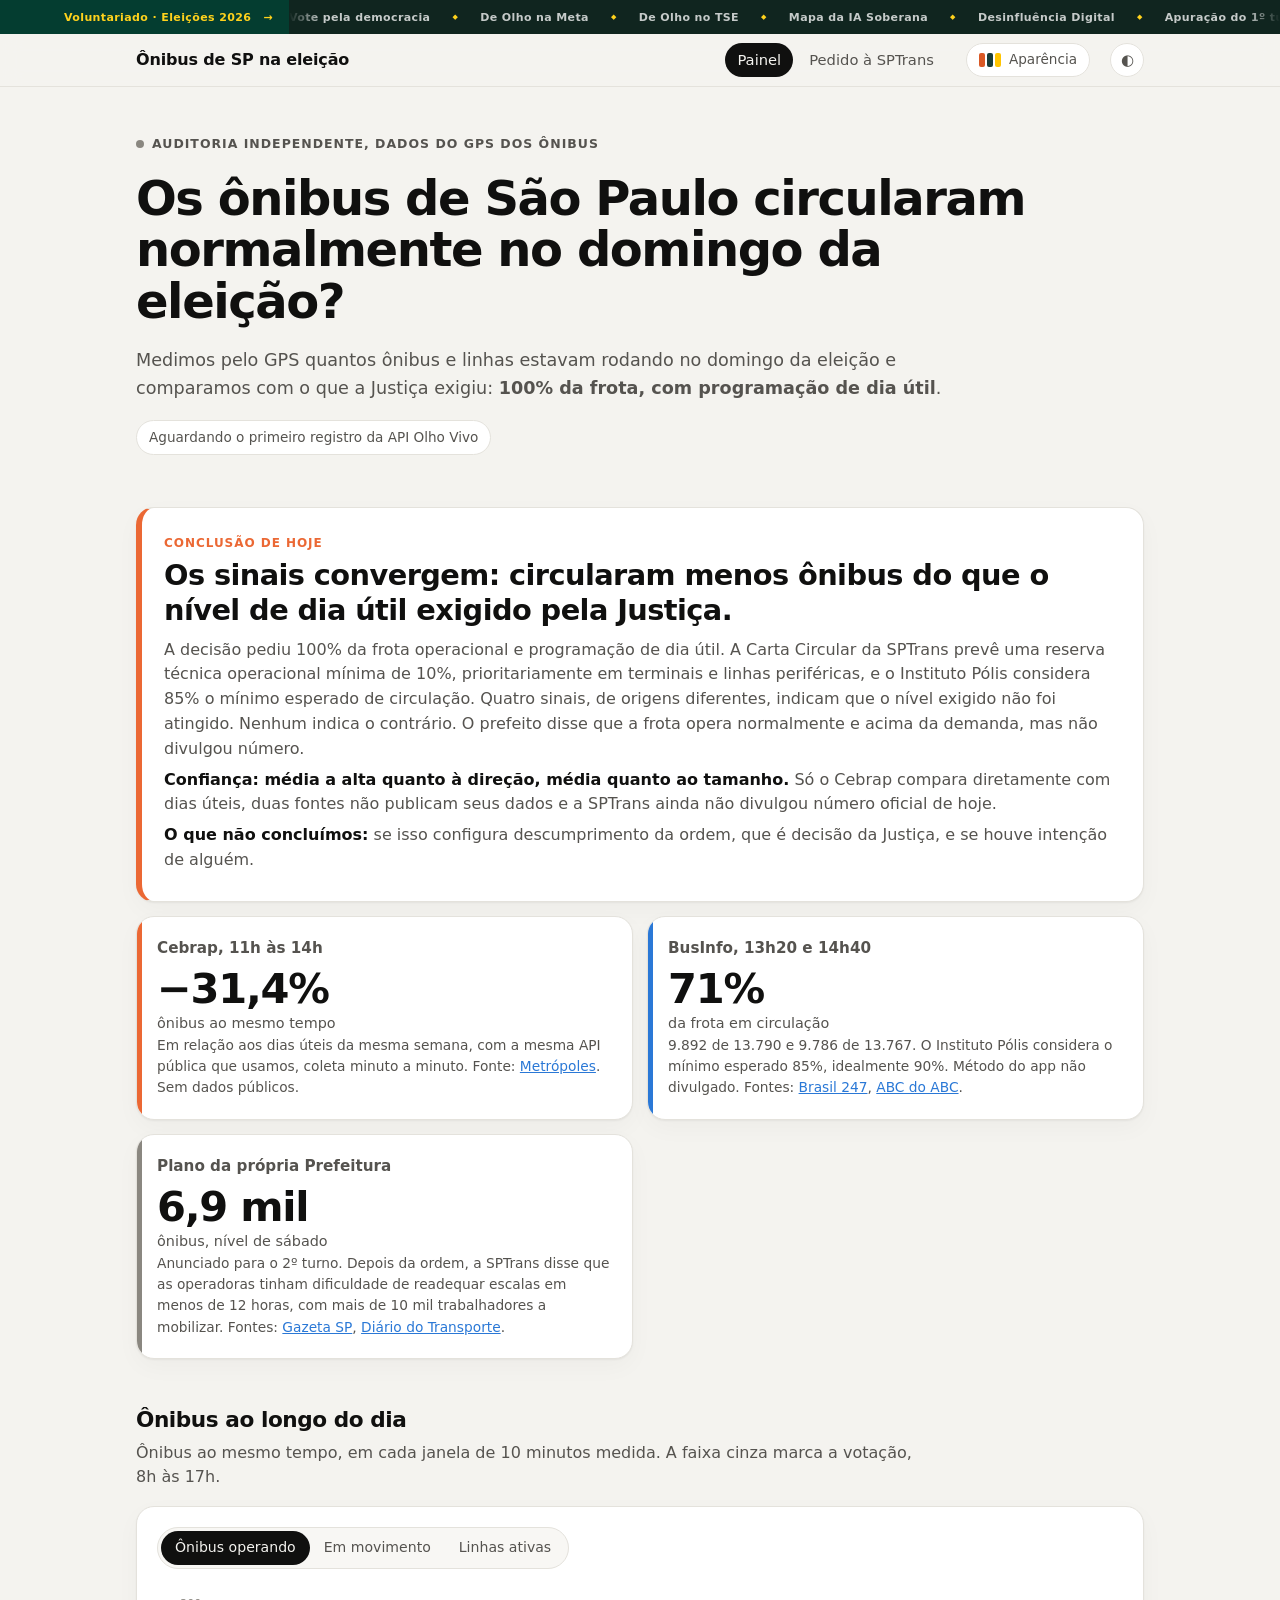
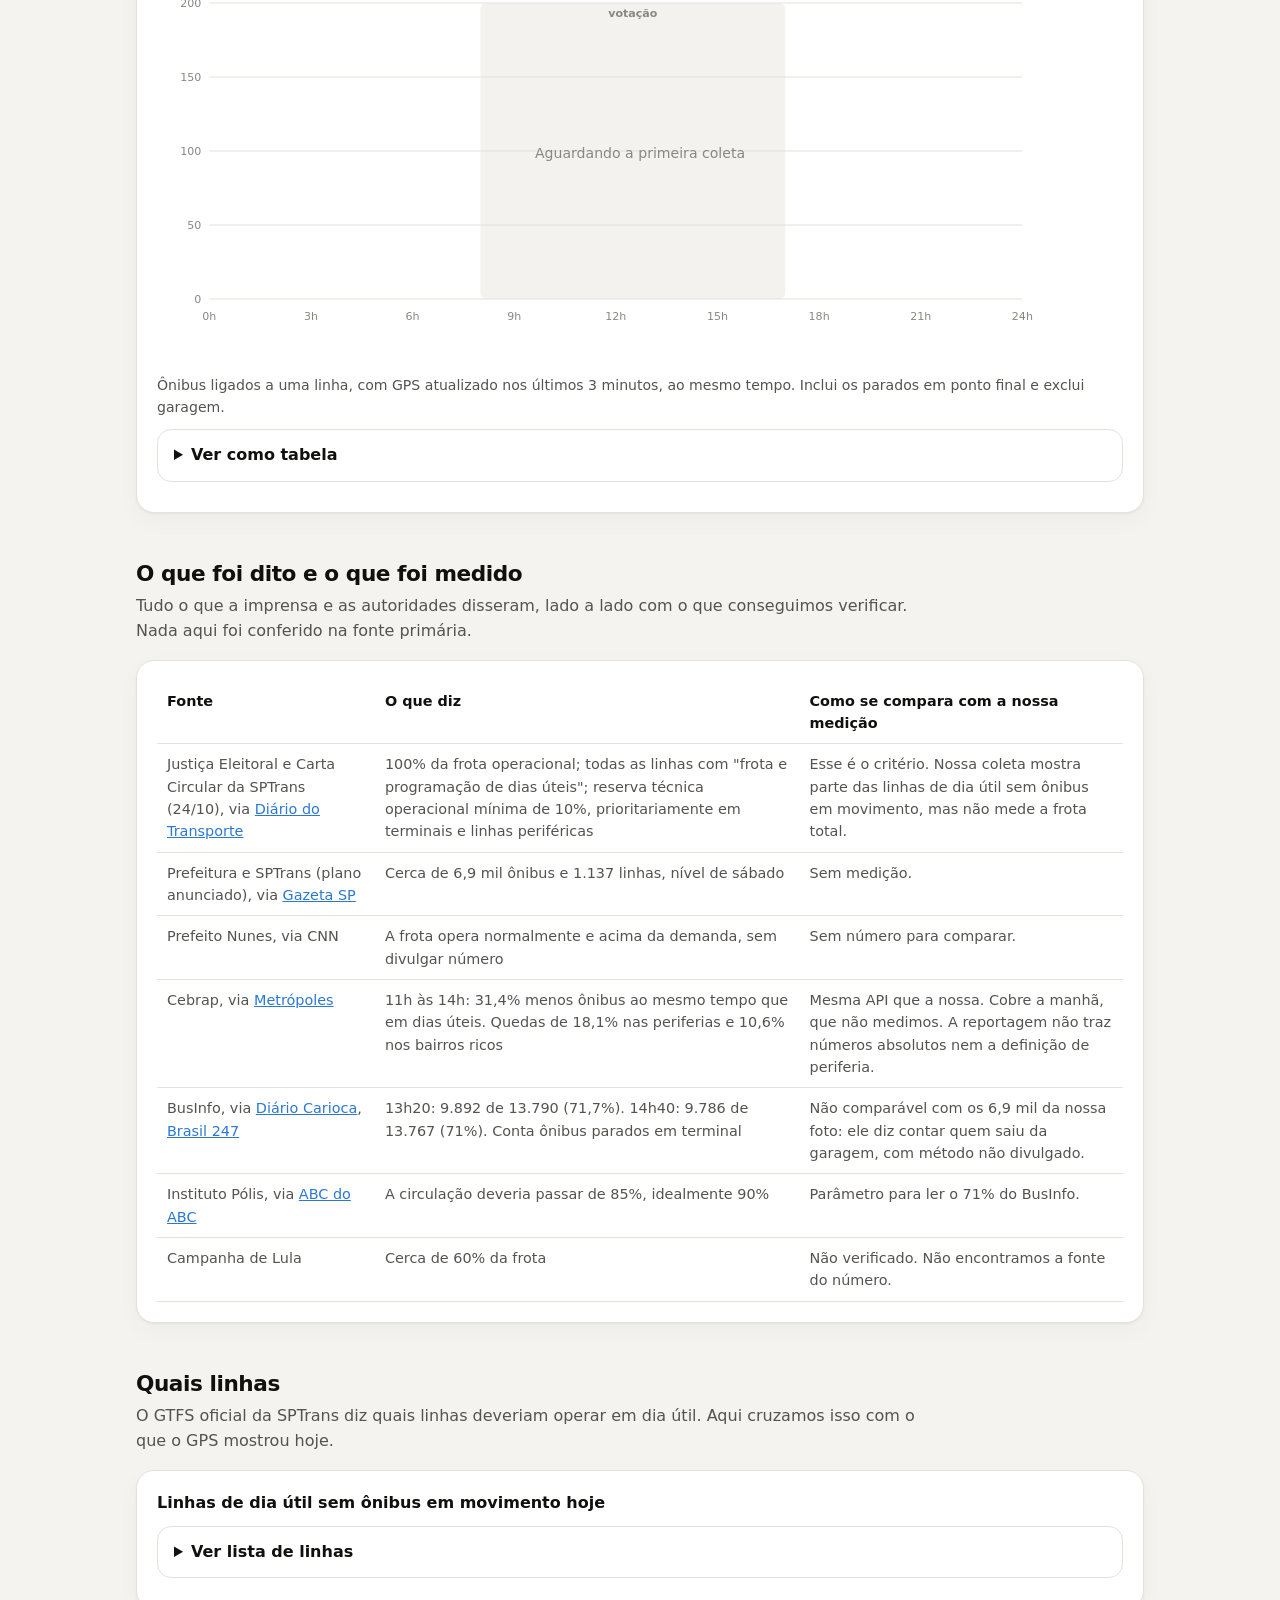
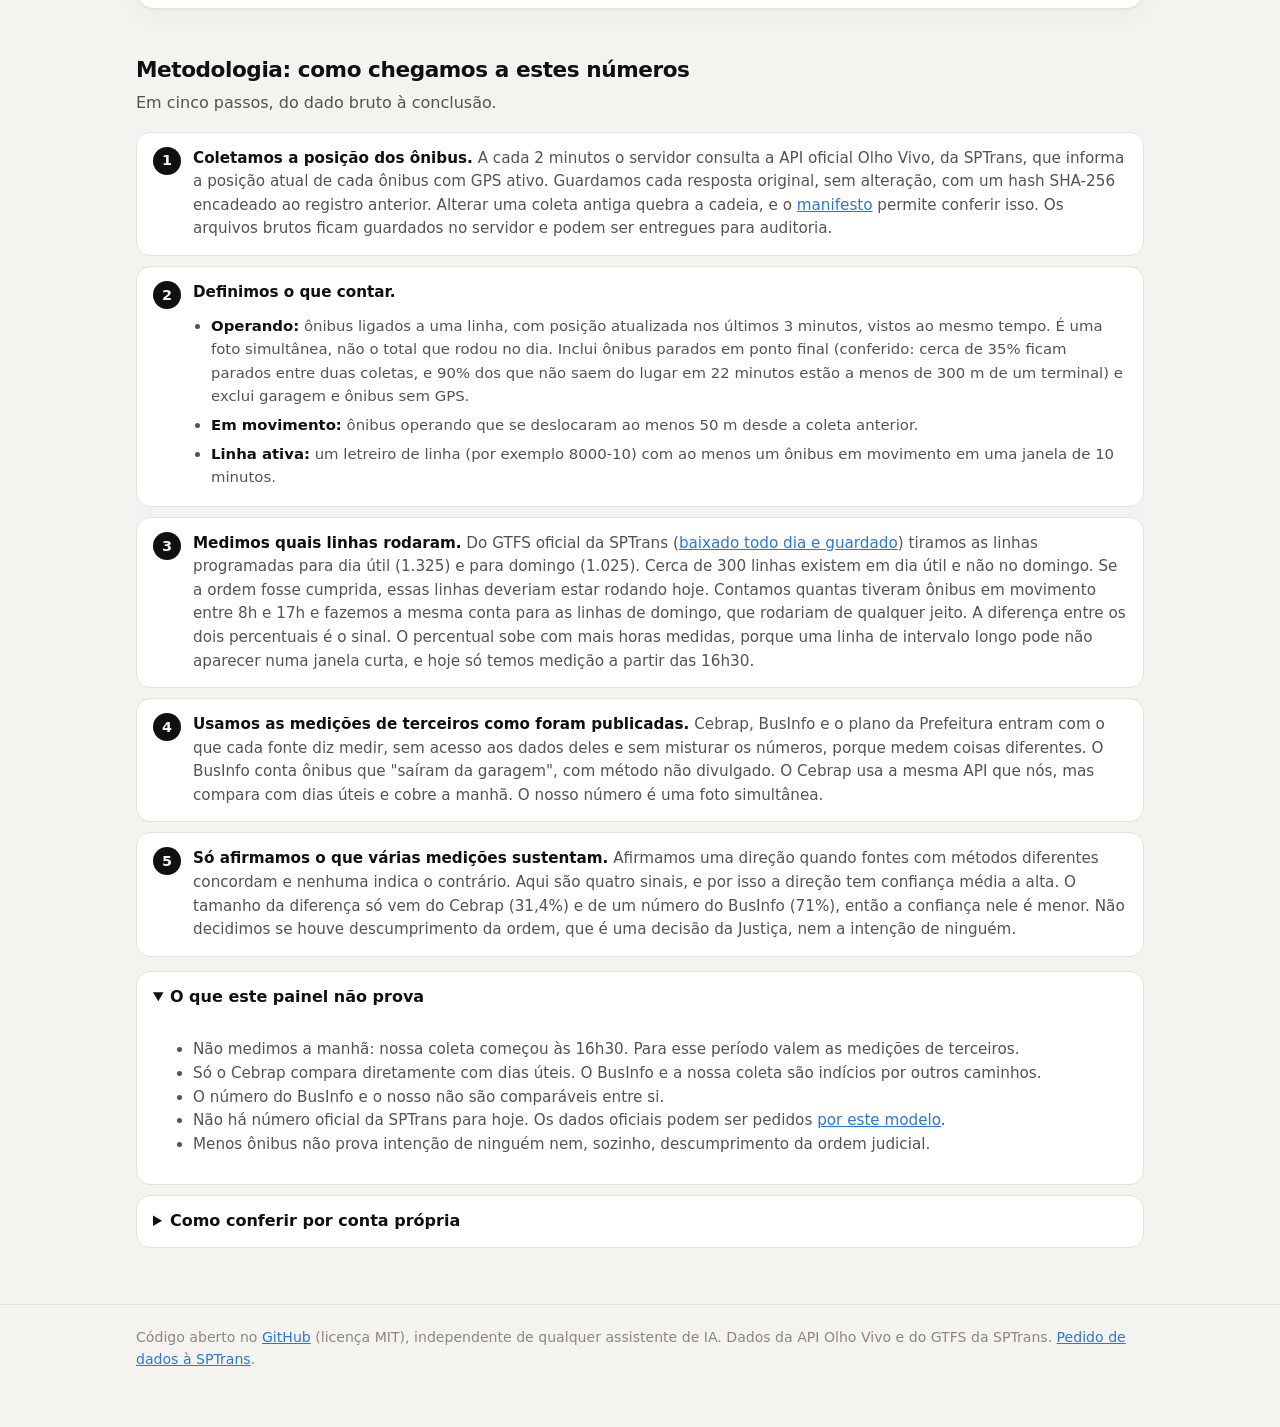
==== commit 3b90a4e5: "Três layouts (painel, jornal, bloco) com botão de aparência Co-Authored-By: Claude Sonnet 5.5 <norep" ====
--- a/site/index.html
+++ b/site/index.html
@@ -108,12 +108,22 @@
 @media (max-width:560px){header.top .wrap{gap:8px}.brand{overflow:hidden;text-overflow:ellipsis;min-width:0;font-size:.95rem}nav.menu{flex-shrink:0}nav.menu a{white-space:nowrap;padding:6px 10px;font-size:.85rem}.card{padding:16px}.seg{display:flex}.seg button{flex:1;padding:6px 6px;font-size:.8rem}.bars .row{grid-template-columns:96px 1fr 96px}.resp .big{font-size:2.2rem}}
 @media (prefers-reduced-motion:reduce){.dot{animation:none}html{scroll-behavior:auto}}
 </style>
+<link rel="stylesheet" href="temas.css">
+<script>(function(){var e=document.documentElement,v=["painel","jornal","bloco"],x="painel";try{var q=new URLSearchParams(location.search).get("tema"),l=localStorage.getItem("layout");x=v.indexOf(q)>-1?q:(v.indexOf(l)>-1?l:"painel")}catch(_){}e.setAttribute("data-layout",x)})()</script>
 </head>
 <body>
 <aside class="network-ticker" aria-label="Projetos do Voluntariado Eleições 2026"><a class="ticker-label" href="https://travahacker.com.br/voluntariado/">Voluntariado · Eleições 2026 <span aria-hidden="true">→</span></a><div class="ticker-window"><div class="ticker-track"><div class="ticker-set"><a href="https://votedemocracia.com.br/">Vote pela democracia</a><a href="https://deolhonameta.com.br/">De Olho na Meta</a><a href="https://travahacker.com.br/deolhonotse/">De Olho no TSE</a><a href="https://travahacker.com.br/mapa-ia-soberana/">Mapa da IA Soberana</a><a href="https://www.youtube.com/live/DtlQigD4UoA">Desinfluência Digital</a><a href="https://travahacker.com.br/eleicoes2026/">Apuração do 1º turno</a><a class="current" aria-current="page" href="https://travahacker.com.br/analise-onibus/">Ônibus de SP na eleição</a><a href="https://codigonaobinario.org/curso-ia">Curso de IA <small>bônus</small></a></div><div class="ticker-set" aria-hidden="true"><a tabindex="-1" href="https://votedemocracia.com.br/">Vote pela democracia</a><a tabindex="-1" href="https://deolhonameta.com.br/">De Olho na Meta</a><a tabindex="-1" href="https://travahacker.com.br/deolhonotse/">De Olho no TSE</a><a tabindex="-1" href="https://travahacker.com.br/mapa-ia-soberana/">Mapa da IA Soberana</a><a tabindex="-1" href="https://www.youtube.com/live/DtlQigD4UoA">Desinfluência Digital</a><a tabindex="-1" href="https://travahacker.com.br/eleicoes2026/">Apuração do 1º turno</a><a tabindex="-1" href="https://travahacker.com.br/analise-onibus/">Ônibus de SP na eleição</a><a tabindex="-1" href="https://codigonaobinario.org/curso-ia">Curso de IA <small>bônus</small></a></div></div></div></aside>
 <header class="top"><div class="wrap">
   <a class="brand" href="./">Ônibus de SP na eleição</a>
   <nav class="menu" aria-label="Seções"><a href="./" aria-current="page">Painel</a><a href="pedido.html">Pedido à SPTrans</a></nav>
+  <div class="aparencia">
+    <button id="ap-btn" type="button" aria-haspopup="true" aria-expanded="false" aria-controls="ap-menu" title="Escolher aparência"><span class="ap-sw" aria-hidden="true"><i style="background:#d95926"></i><i style="background:#173b38"></i><i style="background:#ffc400"></i></span><span class="ap-txt">Aparência</span></button>
+    <div id="ap-menu" role="menu" aria-label="Aparência do painel">
+      <button type="button" role="menuitemradio" data-layout="painel" aria-checked="true"><span class="ap-prev ap-painel"><i></i><span><u></u><u></u></span></span><span><b>Painel</b><small>Cartões, modo escuro e claro</small></span></button>
+      <button type="button" role="menuitemradio" data-layout="jornal" aria-checked="false"><span class="ap-prev ap-jornal"><i></i><span><u></u><u></u></span></span><span><b>Jornal</b><small>Leitura editorial, coluna estreita</small></span></button>
+      <button type="button" role="menuitemradio" data-layout="bloco" aria-checked="false"><span class="ap-prev ap-bloco"><i></i><span><u></u><u></u></span></span><span><b>Bloco</b><small>Contornos grossos, destaque amarelo</small></span></button>
+    </div>
+  </div>
   <button id="tema" type="button" aria-label="Alternar tema claro e escuro" title="Alternar tema">◐</button>
 </div></header>
 
--- a/site/temas.css
+++ b/site/temas.css
@@ -0,0 +1,124 @@
+/* Três layouts do painel, escolhidos pelo botão "Aparência" (atributo data-layout no <html>).
+   painel = estilo padrão definido em index.html (cartões, modo claro e escuro)
+   jornal = editorial, coluna estreita, serifa, paleta do Voluntariado
+   bloco  = contornos grossos e destaque amarelo, família visual do De Olho no TSE */
+
+/* ---------- seletor de aparência (vale para os três layouts) ---------- */
+.aparencia{position:relative}
+#ap-btn{display:inline-flex;align-items:center;gap:8px;border:1px solid var(--line);background:var(--surface);color:var(--ink2);border-radius:999px;height:34px;padding:0 12px;font:inherit;font-size:.85rem;cursor:pointer}
+#ap-btn:hover{color:var(--ink)}
+#ap-btn .ap-sw{display:inline-flex;gap:2px}
+#ap-btn .ap-sw i{width:6px;height:14px;border-radius:2px;display:block}
+#ap-menu{position:absolute;right:0;top:calc(100% + 8px);z-index:20;width:min(320px,88vw);background:var(--surface);color:var(--ink);border:1px solid var(--line);border-radius:14px;padding:8px;box-shadow:0 14px 40px #0003;display:none}
+#ap-menu.aberto{display:block}
+#ap-menu button{display:grid;grid-template-columns:54px 1fr;gap:12px;align-items:center;width:100%;text-align:left;border:2px solid transparent;background:transparent;color:inherit;border-radius:10px;padding:8px;cursor:pointer;font:inherit}
+#ap-menu button:hover{background:var(--surface2)}
+#ap-menu button[aria-checked=true]{border-color:var(--ink)}
+#ap-menu b{display:block;font-size:.92rem}
+#ap-menu small{display:block;color:var(--ink2);font-size:.8rem;line-height:1.35}
+.ap-prev{width:54px;height:40px;border-radius:6px;overflow:hidden;display:grid;grid-template-rows:10px 1fr;border:1px solid #8884}
+.ap-prev i{display:block}.ap-prev span{display:block;padding:4px;display:grid;gap:3px;align-content:start}
+.ap-prev span u{display:block;height:4px;border-radius:2px;text-decoration:none}
+.ap-painel{background:#0e0e0d}.ap-painel i{background:#171716}.ap-painel u{background:#d95926}.ap-painel u+u{background:#3987e5;width:70%}
+.ap-jornal{background:#f5f5ef}.ap-jornal i{background:#173b38}.ap-jornal u{background:#173b38;height:6px;width:80%}.ap-jornal u+u{background:#d55c35;width:50%;height:3px}
+.ap-bloco{background:#f1efe8}.ap-bloco i{background:#ffc400;border-bottom:2px solid #14161f}.ap-bloco u{background:#14161f;height:6px}.ap-bloco u+u{background:#ffc400;border:1px solid #14161f;width:60%;height:6px}
+html:not([data-layout="painel"]) #tema{display:none}
+@media (max-width:560px){#ap-btn .ap-txt{display:none}#ap-btn{padding:0 10px}}
+
+/* ---------- ajustes comuns aos três layouts ---------- */
+.resp .big small{display:block;margin-top:2px;font-size:.9rem;line-height:1.3}
+@media (min-width:760px){#placar-cards{grid-template-columns:repeat(2,minmax(0,1fr))}}
+
+/* ======================= JORNAL ======================= */
+html[data-layout="jornal"]:root{color-scheme:light;--bg:#f5f5ef;--surface:#fffef8;--surface2:#efeee6;--ink:#173b38;--ink2:#41605b;--ink3:#6e827d;--line:#d8e0d7;--accent:#d55c35;--s-eleicao:#d55c35;--s-domingo:#2a78d6;--s-util:#1b8f68;--s-sabado:#c98500;--s-turno1:#c4437a;--warn:#8a4b00;--shadow:none}
+[data-layout="jornal"] body{font-family:Georgia,"Iowan Old Style","Palatino Linotype","Times New Roman",serif;font-size:18px;line-height:1.62}
+[data-layout="jornal"] .wrap{max-width:800px}
+[data-layout="jornal"] header.top{background:var(--bg);backdrop-filter:none;border-bottom:3px double var(--ink)}
+[data-layout="jornal"] .brand,[data-layout="jornal"] nav.menu,[data-layout="jornal"] .eyebrow,[data-layout="jornal"] .tag,[data-layout="jornal"] .pill,[data-layout="jornal"] .seg,[data-layout="jornal"] #ap-btn,[data-layout="jornal"] th,[data-layout="jornal"] .leg,[data-layout="jornal"] .passo b,[data-layout="jornal"] .resp h3,[data-layout="jornal"] summary,[data-layout="jornal"] label,[data-layout="jornal"] select,[data-layout="jornal"] .meta,[data-layout="jornal"] .explica,[data-layout="jornal"] footer{font-family:ui-sans-serif,system-ui,-apple-system,"Segoe UI",Roboto,sans-serif}
+[data-layout="jornal"] .brand{text-transform:uppercase;letter-spacing:.14em;font-size:.78rem}
+[data-layout="jornal"] nav.menu a{border-radius:0;padding:6px 10px}
+[data-layout="jornal"] nav.menu a[aria-current=page]{background:transparent;color:var(--ink);border-bottom:3px solid var(--accent)}
+[data-layout="jornal"] #ap-btn,[data-layout="jornal"] #ap-menu,[data-layout="jornal"] #ap-menu button{border-radius:0}
+[data-layout="jornal"] .hero{padding:36px 0 4px}
+[data-layout="jornal"] h1{font-size:clamp(2.2rem,6vw,3.7rem);line-height:1.04;letter-spacing:-.025em;font-weight:800;max-width:none}
+[data-layout="jornal"] .lead{font-size:1.28rem;color:var(--ink2);max-width:none}
+[data-layout="jornal"] .eyebrow{color:var(--accent);font-weight:700}
+[data-layout="jornal"] .pill,[data-layout="jornal"] .chip{border-radius:0;background:transparent;border:0;border-top:1px solid var(--ink);padding:6px 0;font-size:.82rem}
+[data-layout="jornal"] section{margin:52px 0}
+[data-layout="jornal"] h2{font-size:1.7rem;letter-spacing:-.02em;border-top:4px solid var(--ink);padding-top:12px;margin-bottom:8px}
+[data-layout="jornal"] .veredito h2{border-top:0;padding-top:0}
+[data-layout="jornal"] .card{background:transparent;border:0;border-top:1px solid var(--ink);border-radius:0;box-shadow:none;padding:18px 0}
+[data-layout="jornal"] .veredito{border:0;border-top:5px solid var(--ink);border-bottom:1px solid var(--ink);border-radius:0;background:transparent;box-shadow:none;padding:24px 0}
+[data-layout="jornal"] .veredito h2{font-size:clamp(1.7rem,4.6vw,2.5rem);line-height:1.12;font-weight:800;margin-bottom:14px}
+[data-layout="jornal"] .veredito .tag{color:var(--accent);font-weight:800}
+[data-layout="jornal"] .veredito p{font-size:1.05rem}
+[data-layout="jornal"] .passo div{background:transparent;border-left:3px solid var(--ink);border-radius:0;padding:4px 12px}
+[data-layout="jornal"] .grid3,html[data-layout="jornal"] #placar-cards{grid-template-columns:1fr;gap:0}
+[data-layout="jornal"] .resp{border-top:1px solid var(--line);padding:18px 0 18px 20px}
+[data-layout="jornal"] .resp::before{width:5px}
+[data-layout="jornal"] .resp .big{font-size:3.2rem;font-weight:800}
+[data-layout="jornal"] .resp .big small{font-family:ui-sans-serif,system-ui,sans-serif}
+[data-layout="jornal"] details{border-radius:0;border-left:0;border-right:0;background:transparent}
+[data-layout="jornal"] .seg{border-radius:0}[data-layout="jornal"] .seg button{border-radius:0}
+[data-layout="jornal"] .seg button[aria-pressed=true]{background:var(--ink);color:var(--bg)}
+[data-layout="jornal"] .passos>li{border-radius:0;background:transparent;border-left:0;border-right:0}
+[data-layout="jornal"] .passos>li::before{border-radius:0}
+[data-layout="jornal"] select{border-radius:0}
+[data-layout="jornal"] a{text-underline-offset:3px}
+[data-layout="jornal"] .dot{background:var(--accent)}
+[data-layout="jornal"] #tip{border-radius:0}
+
+/* ======================= BLOCO ======================= */
+html[data-layout="bloco"]:root{color-scheme:light;--bg:#f1efe8;--surface:#fffdf6;--surface2:#faf6e8;--ink:#14161f;--ink2:#2d303c;--ink3:#5d606c;--line:#cfcabb;--accent:#14161f;--hl:#ffc400;--s-eleicao:#e0481f;--s-domingo:#1f5fd0;--s-util:#12805c;--s-sabado:#d99800;--s-turno1:#c4437a;--warn:#14161f;--shadow:none}
+[data-layout="bloco"] body{font-family:"Helvetica Neue",Arial,sans-serif}
+[data-layout="bloco"] h1,[data-layout="bloco"] h2,[data-layout="bloco"] .resp .big{font-family:"Arial Black","Archivo Black","Helvetica Neue",Impact,sans-serif;text-transform:uppercase;letter-spacing:-.02em;font-weight:900}
+[data-layout="bloco"] .brand,[data-layout="bloco"] nav.menu,[data-layout="bloco"] .eyebrow,[data-layout="bloco"] .tag,[data-layout="bloco"] .pill,[data-layout="bloco"] .seg,[data-layout="bloco"] #ap-btn,[data-layout="bloco"] th,[data-layout="bloco"] .leg,[data-layout="bloco"] .passo b,[data-layout="bloco"] .resp h3,[data-layout="bloco"] summary,[data-layout="bloco"] label,[data-layout="bloco"] .chip,[data-layout="bloco"] footer{font-family:ui-monospace,"DejaVu Sans Mono","Cascadia Mono",Menlo,monospace;text-transform:uppercase;letter-spacing:.05em}
+[data-layout="bloco"] .resp h3,[data-layout="bloco"] summary,[data-layout="bloco"] th{font-size:.78rem}
+[data-layout="bloco"] a{color:var(--ink);text-decoration-color:var(--hl);text-decoration-thickness:3px;text-underline-offset:2px}
+[data-layout="bloco"] header.top{background:var(--bg);backdrop-filter:none;border-bottom:3px solid var(--ink)}
+[data-layout="bloco"] .brand{font-weight:800;font-size:.85rem}
+[data-layout="bloco"] nav.menu a{border-radius:0;border:2px solid transparent;font-size:.78rem;padding:5px 10px}
+[data-layout="bloco"] nav.menu a:hover{background:var(--hl);color:var(--ink)}
+[data-layout="bloco"] nav.menu a[aria-current=page]{background:var(--ink);color:var(--bg)}
+[data-layout="bloco"] #ap-btn{border:2px solid var(--ink);border-radius:0;background:var(--surface);font-size:.75rem}
+[data-layout="bloco"] #ap-menu{border:3px solid var(--ink);border-radius:0;box-shadow:6px 6px 0 var(--ink)}
+[data-layout="bloco"] #ap-menu button{border-radius:0}[data-layout="bloco"] #ap-menu button[aria-checked=true]{background:var(--hl)}
+[data-layout="bloco"] .hero{padding:40px 0 6px}
+[data-layout="bloco"] h1{font-size:clamp(1.9rem,5.4vw,3.5rem);line-height:1.02;max-width:17em}
+[data-layout="bloco"] .eyebrow{font-weight:700;color:var(--ink)}
+[data-layout="bloco"] .dot{background:var(--hl);border:2px solid var(--ink);width:12px;height:12px;border-radius:0;animation:none}
+[data-layout="bloco"] .lead{font-size:1.1rem;color:var(--ink)}
+[data-layout="bloco"] .lead b{background:var(--hl);padding:0 4px}
+[data-layout="bloco"] .pill,[data-layout="bloco"] .chip{border:2px solid var(--ink);border-radius:0;background:var(--surface);color:var(--ink);font-size:.72rem}
+[data-layout="bloco"] h2{font-size:clamp(1.3rem,3.2vw,1.9rem)}
+[data-layout="bloco"] section{margin:50px 0}
+[data-layout="bloco"] .sub{color:var(--ink2)}
+[data-layout="bloco"] .card,[data-layout="bloco"] details{background:var(--surface);border:3px solid var(--ink);border-radius:0;box-shadow:6px 6px 0 var(--ink)}
+[data-layout="bloco"] details{box-shadow:4px 4px 0 var(--ink);margin:14px 0}
+[data-layout="bloco"] .veredito{background:var(--hl);border:3px solid var(--ink);border-left:3px solid var(--ink);border-radius:0;box-shadow:8px 8px 0 var(--ink)}
+[data-layout="bloco"] .veredito .tag{display:inline-block;background:var(--ink);color:var(--hl);padding:3px 9px;margin-bottom:10px}
+[data-layout="bloco"] .veredito h2{font-size:clamp(1.35rem,3.6vw,2rem);line-height:1.1}
+[data-layout="bloco"] .veredito p,[data-layout="bloco"] .veredito p b{color:var(--ink)}
+[data-layout="bloco"] .ok,[data-layout="bloco"] .nao{color:var(--ink)}
+[data-layout="bloco"] .passo div{background:var(--surface);border:2px solid var(--ink);border-radius:0;color:var(--ink2)}
+[data-layout="bloco"] .resp::before{display:none}
+[data-layout="bloco"] .resp{box-shadow:6px 6px 0 var(--cor,var(--ink))}
+[data-layout="bloco"] .resp .big{font-size:2.6rem}
+[data-layout="bloco"] .resp .big small{font-family:"Helvetica Neue",Arial,sans-serif;text-transform:none;letter-spacing:0}
+[data-layout="bloco"] .seg{border:2px solid var(--ink);border-radius:0;background:var(--surface);padding:0}
+[data-layout="bloco"] .seg button{border-radius:0;font-size:.74rem;padding:8px 14px}
+[data-layout="bloco"] .seg button[aria-pressed=true]{background:var(--ink);color:var(--hl)}
+[data-layout="bloco"] th{border-bottom:3px solid var(--ink)}
+[data-layout="bloco"] td{border-bottom:1px solid var(--line);color:var(--ink2)}
+[data-layout="bloco"] select{border:2px solid var(--ink);border-radius:0;background:var(--surface)}
+[data-layout="bloco"] .passos>li{border:2px solid var(--ink);border-radius:0;background:var(--surface)}
+[data-layout="bloco"] .passos>li::before{border-radius:0;background:var(--hl);color:var(--ink);border:2px solid var(--ink)}
+[data-layout="bloco"] footer{border-top:3px solid var(--ink);color:var(--ink2);font-size:.75rem}
+[data-layout="bloco"] #tip{border:2px solid var(--ink);border-radius:0;box-shadow:4px 4px 0 var(--ink)}
+@media (max-width:560px){[data-layout="bloco"] .card,[data-layout="bloco"] .veredito{box-shadow:4px 4px 0 var(--ink)}}
+
+@media (max-width:560px){
+  [data-layout="jornal"] .brand,[data-layout="bloco"] .brand{display:none}
+  [data-layout="jornal"] nav.menu,[data-layout="bloco"] nav.menu{margin-left:0}
+  [data-layout="jornal"] .aparencia,[data-layout="bloco"] .aparencia{margin-left:auto}
+}
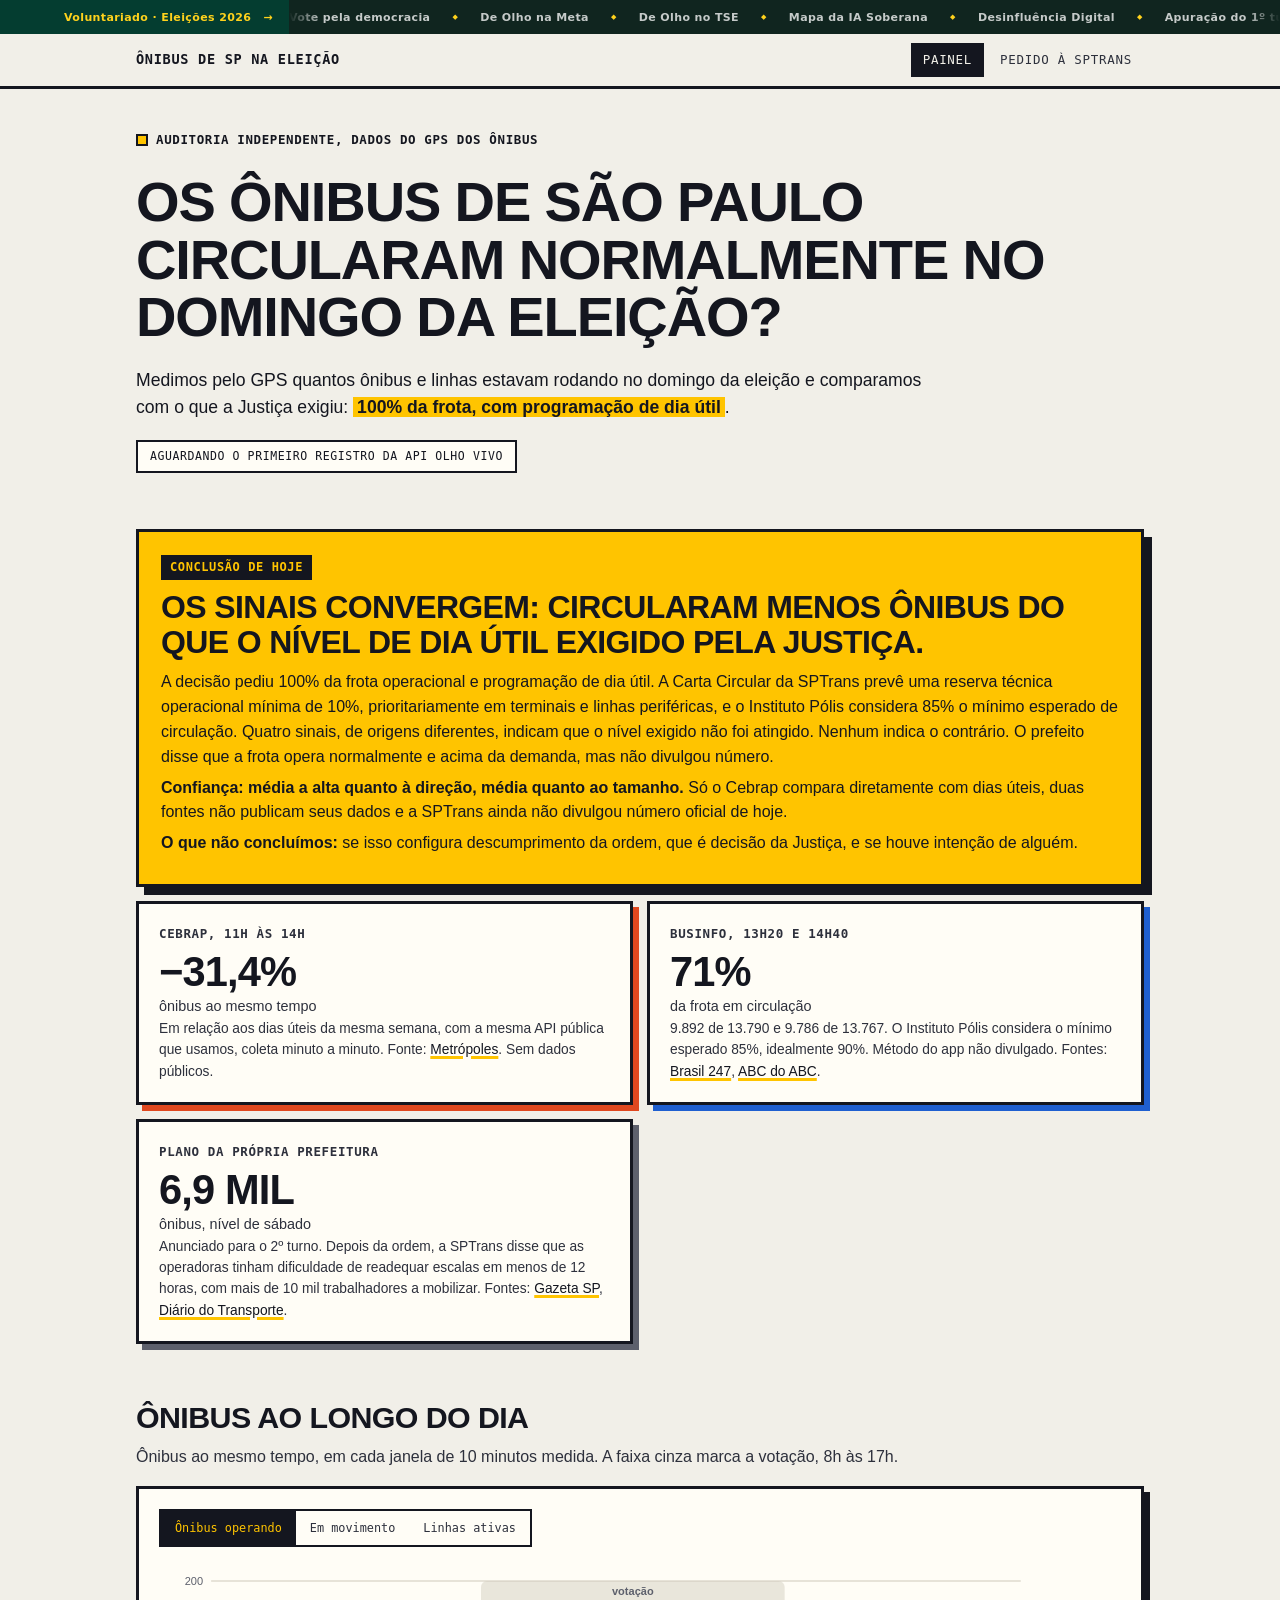
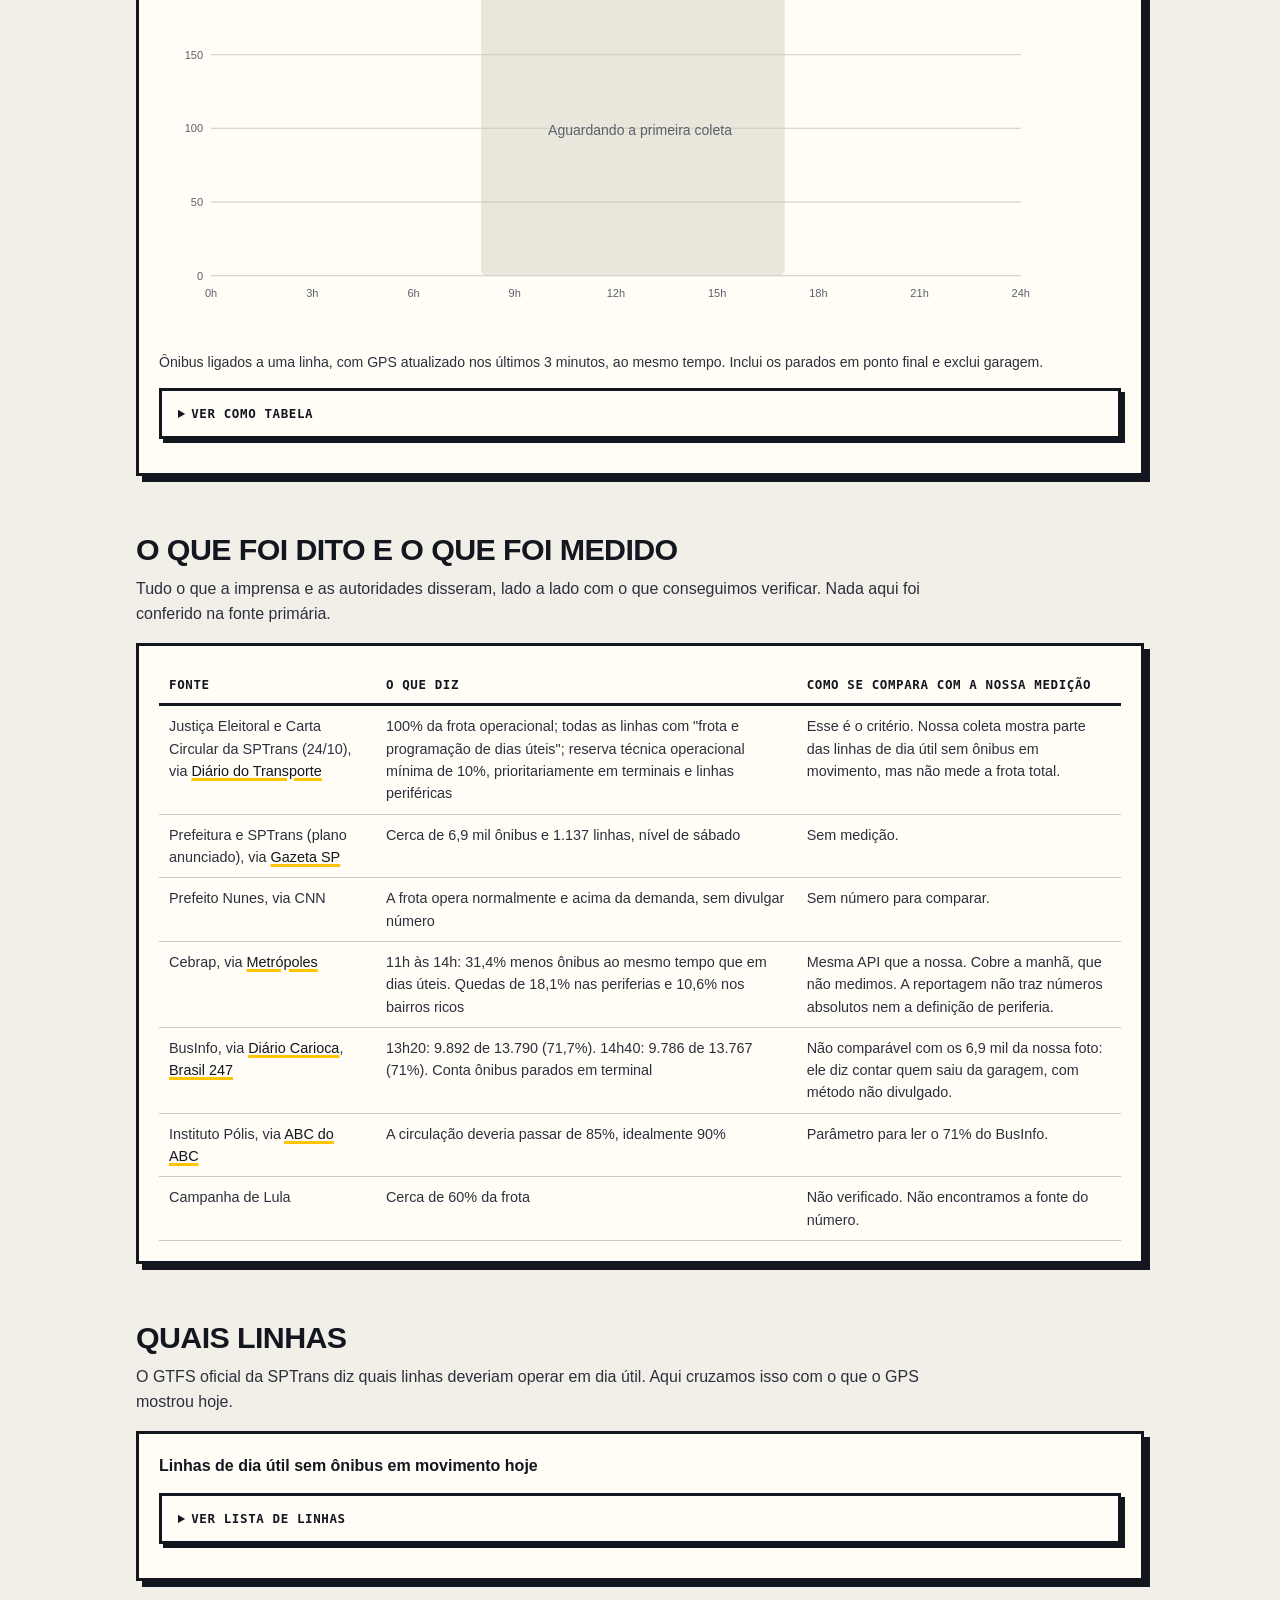
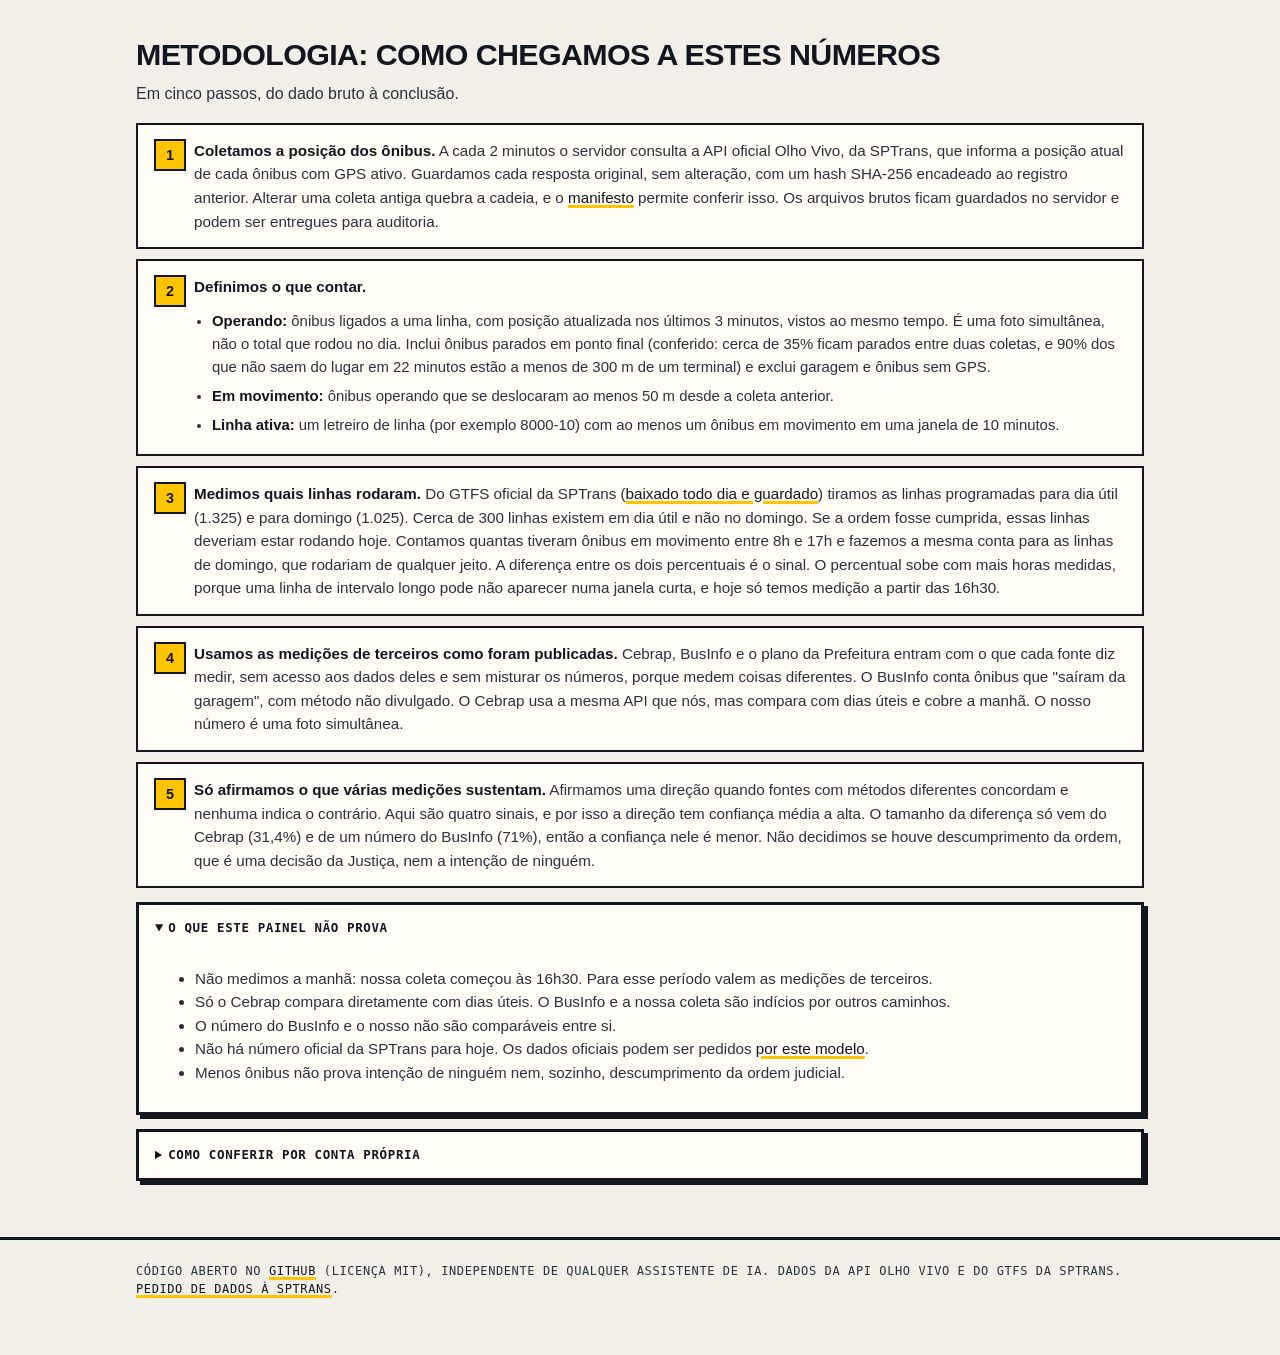
==== commit a3dbfdea: "Layout único: Bloco Remove o seletor de aparência e os layouts Painel e Jornal. Aplica o Bloco també" ====
--- a/site/index.html
+++ b/site/index.html
@@ -1,5 +1,5 @@
 <!doctype html>
-<html lang="pt-BR">
+<html lang="pt-BR" data-layout="bloco">
 <head>
 <meta charset="utf-8">
 <meta name="viewport" content="width=device-width,initial-scale=1">
@@ -9,7 +9,7 @@
 <link rel="icon" type="image/svg+xml" href="favicon.svg">
 <link rel="stylesheet" href="voluntariado-ticker.css">
 <link rel="apple-touch-icon" href="apple-touch-icon.png">
-<meta name="theme-color" content="#0e0e0d">
+<meta name="theme-color" content="#f1efe8">
 <meta property="og:type" content="website">
 <meta property="og:locale" content="pt_BR">
 <meta property="og:site_name" content="Travahacker">
@@ -109,23 +109,13 @@
 @media (prefers-reduced-motion:reduce){.dot{animation:none}html{scroll-behavior:auto}}
 </style>
 <link rel="stylesheet" href="temas.css">
-<script>(function(){var e=document.documentElement,v=["painel","jornal","bloco"],x="painel";try{var q=new URLSearchParams(location.search).get("tema"),l=localStorage.getItem("layout");x=v.indexOf(q)>-1?q:(v.indexOf(l)>-1?l:"painel")}catch(_){}e.setAttribute("data-layout",x)})()</script>
 </head>
 <body>
 <aside class="network-ticker" aria-label="Projetos do Voluntariado Eleições 2026"><a class="ticker-label" href="https://travahacker.com.br/voluntariado/">Voluntariado · Eleições 2026 <span aria-hidden="true">→</span></a><div class="ticker-window"><div class="ticker-track"><div class="ticker-set"><a href="https://votedemocracia.com.br/">Vote pela democracia</a><a href="https://deolhonameta.com.br/">De Olho na Meta</a><a href="https://travahacker.com.br/deolhonotse/">De Olho no TSE</a><a href="https://travahacker.com.br/mapa-ia-soberana/">Mapa da IA Soberana</a><a href="https://www.youtube.com/live/DtlQigD4UoA">Desinfluência Digital</a><a href="https://travahacker.com.br/eleicoes2026/">Apuração do 1º turno</a><a class="current" aria-current="page" href="https://travahacker.com.br/analise-onibus/">Ônibus de SP na eleição</a><a href="https://codigonaobinario.org/curso-ia">Curso de IA <small>bônus</small></a></div><div class="ticker-set" aria-hidden="true"><a tabindex="-1" href="https://votedemocracia.com.br/">Vote pela democracia</a><a tabindex="-1" href="https://deolhonameta.com.br/">De Olho na Meta</a><a tabindex="-1" href="https://travahacker.com.br/deolhonotse/">De Olho no TSE</a><a tabindex="-1" href="https://travahacker.com.br/mapa-ia-soberana/">Mapa da IA Soberana</a><a tabindex="-1" href="https://www.youtube.com/live/DtlQigD4UoA">Desinfluência Digital</a><a tabindex="-1" href="https://travahacker.com.br/eleicoes2026/">Apuração do 1º turno</a><a tabindex="-1" href="https://travahacker.com.br/analise-onibus/">Ônibus de SP na eleição</a><a tabindex="-1" href="https://codigonaobinario.org/curso-ia">Curso de IA <small>bônus</small></a></div></div></div></aside>
 <header class="top"><div class="wrap">
   <a class="brand" href="./">Ônibus de SP na eleição</a>
   <nav class="menu" aria-label="Seções"><a href="./" aria-current="page">Painel</a><a href="pedido.html">Pedido à SPTrans</a></nav>
-  <div class="aparencia">
-    <button id="ap-btn" type="button" aria-haspopup="true" aria-expanded="false" aria-controls="ap-menu" title="Escolher aparência"><span class="ap-sw" aria-hidden="true"><i style="background:#d95926"></i><i style="background:#173b38"></i><i style="background:#ffc400"></i></span><span class="ap-txt">Aparência</span></button>
-    <div id="ap-menu" role="menu" aria-label="Aparência do painel">
-      <button type="button" role="menuitemradio" data-layout="painel" aria-checked="true"><span class="ap-prev ap-painel"><i></i><span><u></u><u></u></span></span><span><b>Painel</b><small>Cartões, modo escuro e claro</small></span></button>
-      <button type="button" role="menuitemradio" data-layout="jornal" aria-checked="false"><span class="ap-prev ap-jornal"><i></i><span><u></u><u></u></span></span><span><b>Jornal</b><small>Leitura editorial, coluna estreita</small></span></button>
-      <button type="button" role="menuitemradio" data-layout="bloco" aria-checked="false"><span class="ap-prev ap-bloco"><i></i><span><u></u><u></u></span></span><span><b>Bloco</b><small>Contornos grossos, destaque amarelo</small></span></button>
-    </div>
-  </div>
-  <button id="tema" type="button" aria-label="Alternar tema claro e escuro" title="Alternar tema">◐</button>
-</div></header>
+  </div></header>
 
 <main class="wrap">
 <div class="hero">
--- a/site/temas.css
+++ b/site/temas.css
@@ -1,78 +1,15 @@
-/* Três layouts do painel, escolhidos pelo botão "Aparência" (atributo data-layout no <html>).
-   painel = estilo padrão definido em index.html (cartões, modo claro e escuro)
-   jornal = editorial, coluna estreita, serifa, paleta do Voluntariado
-   bloco  = contornos grossos e destaque amarelo, família visual do De Olho no TSE */
-
-/* ---------- seletor de aparência (vale para os três layouts) ---------- */
-.aparencia{position:relative}
-#ap-btn{display:inline-flex;align-items:center;gap:8px;border:1px solid var(--line);background:var(--surface);color:var(--ink2);border-radius:999px;height:34px;padding:0 12px;font:inherit;font-size:.85rem;cursor:pointer}
-#ap-btn:hover{color:var(--ink)}
-#ap-btn .ap-sw{display:inline-flex;gap:2px}
-#ap-btn .ap-sw i{width:6px;height:14px;border-radius:2px;display:block}
-#ap-menu{position:absolute;right:0;top:calc(100% + 8px);z-index:20;width:min(320px,88vw);background:var(--surface);color:var(--ink);border:1px solid var(--line);border-radius:14px;padding:8px;box-shadow:0 14px 40px #0003;display:none}
-#ap-menu.aberto{display:block}
-#ap-menu button{display:grid;grid-template-columns:54px 1fr;gap:12px;align-items:center;width:100%;text-align:left;border:2px solid transparent;background:transparent;color:inherit;border-radius:10px;padding:8px;cursor:pointer;font:inherit}
-#ap-menu button:hover{background:var(--surface2)}
-#ap-menu button[aria-checked=true]{border-color:var(--ink)}
-#ap-menu b{display:block;font-size:.92rem}
-#ap-menu small{display:block;color:var(--ink2);font-size:.8rem;line-height:1.35}
-.ap-prev{width:54px;height:40px;border-radius:6px;overflow:hidden;display:grid;grid-template-rows:10px 1fr;border:1px solid #8884}
-.ap-prev i{display:block}.ap-prev span{display:block;padding:4px;display:grid;gap:3px;align-content:start}
-.ap-prev span u{display:block;height:4px;border-radius:2px;text-decoration:none}
-.ap-painel{background:#0e0e0d}.ap-painel i{background:#171716}.ap-painel u{background:#d95926}.ap-painel u+u{background:#3987e5;width:70%}
-.ap-jornal{background:#f5f5ef}.ap-jornal i{background:#173b38}.ap-jornal u{background:#173b38;height:6px;width:80%}.ap-jornal u+u{background:#d55c35;width:50%;height:3px}
-.ap-bloco{background:#f1efe8}.ap-bloco i{background:#ffc400;border-bottom:2px solid #14161f}.ap-bloco u{background:#14161f;height:6px}.ap-bloco u+u{background:#ffc400;border:1px solid #14161f;width:60%;height:6px}
-html:not([data-layout="painel"]) #tema{display:none}
-@media (max-width:560px){#ap-btn .ap-txt{display:none}#ap-btn{padding:0 10px}}
+/* Estilo único do painel: "Bloco" (contornos grossos e destaque amarelo, família visual do De Olho no TSE).
+   Ativado pelo atributo data-layout="bloco" no <html> de cada página. */
 
 /* ---------- ajustes comuns aos três layouts ---------- */
 .resp .big small{display:block;margin-top:2px;font-size:.9rem;line-height:1.3}
 @media (min-width:760px){#placar-cards{grid-template-columns:repeat(2,minmax(0,1fr))}}
 
-/* ======================= JORNAL ======================= */
-html[data-layout="jornal"]:root{color-scheme:light;--bg:#f5f5ef;--surface:#fffef8;--surface2:#efeee6;--ink:#173b38;--ink2:#41605b;--ink3:#6e827d;--line:#d8e0d7;--accent:#d55c35;--s-eleicao:#d55c35;--s-domingo:#2a78d6;--s-util:#1b8f68;--s-sabado:#c98500;--s-turno1:#c4437a;--warn:#8a4b00;--shadow:none}
-[data-layout="jornal"] body{font-family:Georgia,"Iowan Old Style","Palatino Linotype","Times New Roman",serif;font-size:18px;line-height:1.62}
-[data-layout="jornal"] .wrap{max-width:800px}
-[data-layout="jornal"] header.top{background:var(--bg);backdrop-filter:none;border-bottom:3px double var(--ink)}
-[data-layout="jornal"] .brand,[data-layout="jornal"] nav.menu,[data-layout="jornal"] .eyebrow,[data-layout="jornal"] .tag,[data-layout="jornal"] .pill,[data-layout="jornal"] .seg,[data-layout="jornal"] #ap-btn,[data-layout="jornal"] th,[data-layout="jornal"] .leg,[data-layout="jornal"] .passo b,[data-layout="jornal"] .resp h3,[data-layout="jornal"] summary,[data-layout="jornal"] label,[data-layout="jornal"] select,[data-layout="jornal"] .meta,[data-layout="jornal"] .explica,[data-layout="jornal"] footer{font-family:ui-sans-serif,system-ui,-apple-system,"Segoe UI",Roboto,sans-serif}
-[data-layout="jornal"] .brand{text-transform:uppercase;letter-spacing:.14em;font-size:.78rem}
-[data-layout="jornal"] nav.menu a{border-radius:0;padding:6px 10px}
-[data-layout="jornal"] nav.menu a[aria-current=page]{background:transparent;color:var(--ink);border-bottom:3px solid var(--accent)}
-[data-layout="jornal"] #ap-btn,[data-layout="jornal"] #ap-menu,[data-layout="jornal"] #ap-menu button{border-radius:0}
-[data-layout="jornal"] .hero{padding:36px 0 4px}
-[data-layout="jornal"] h1{font-size:clamp(2.2rem,6vw,3.7rem);line-height:1.04;letter-spacing:-.025em;font-weight:800;max-width:none}
-[data-layout="jornal"] .lead{font-size:1.28rem;color:var(--ink2);max-width:none}
-[data-layout="jornal"] .eyebrow{color:var(--accent);font-weight:700}
-[data-layout="jornal"] .pill,[data-layout="jornal"] .chip{border-radius:0;background:transparent;border:0;border-top:1px solid var(--ink);padding:6px 0;font-size:.82rem}
-[data-layout="jornal"] section{margin:52px 0}
-[data-layout="jornal"] h2{font-size:1.7rem;letter-spacing:-.02em;border-top:4px solid var(--ink);padding-top:12px;margin-bottom:8px}
-[data-layout="jornal"] .veredito h2{border-top:0;padding-top:0}
-[data-layout="jornal"] .card{background:transparent;border:0;border-top:1px solid var(--ink);border-radius:0;box-shadow:none;padding:18px 0}
-[data-layout="jornal"] .veredito{border:0;border-top:5px solid var(--ink);border-bottom:1px solid var(--ink);border-radius:0;background:transparent;box-shadow:none;padding:24px 0}
-[data-layout="jornal"] .veredito h2{font-size:clamp(1.7rem,4.6vw,2.5rem);line-height:1.12;font-weight:800;margin-bottom:14px}
-[data-layout="jornal"] .veredito .tag{color:var(--accent);font-weight:800}
-[data-layout="jornal"] .veredito p{font-size:1.05rem}
-[data-layout="jornal"] .passo div{background:transparent;border-left:3px solid var(--ink);border-radius:0;padding:4px 12px}
-[data-layout="jornal"] .grid3,html[data-layout="jornal"] #placar-cards{grid-template-columns:1fr;gap:0}
-[data-layout="jornal"] .resp{border-top:1px solid var(--line);padding:18px 0 18px 20px}
-[data-layout="jornal"] .resp::before{width:5px}
-[data-layout="jornal"] .resp .big{font-size:3.2rem;font-weight:800}
-[data-layout="jornal"] .resp .big small{font-family:ui-sans-serif,system-ui,sans-serif}
-[data-layout="jornal"] details{border-radius:0;border-left:0;border-right:0;background:transparent}
-[data-layout="jornal"] .seg{border-radius:0}[data-layout="jornal"] .seg button{border-radius:0}
-[data-layout="jornal"] .seg button[aria-pressed=true]{background:var(--ink);color:var(--bg)}
-[data-layout="jornal"] .passos>li{border-radius:0;background:transparent;border-left:0;border-right:0}
-[data-layout="jornal"] .passos>li::before{border-radius:0}
-[data-layout="jornal"] select{border-radius:0}
-[data-layout="jornal"] a{text-underline-offset:3px}
-[data-layout="jornal"] .dot{background:var(--accent)}
-[data-layout="jornal"] #tip{border-radius:0}
-
 /* ======================= BLOCO ======================= */
 html[data-layout="bloco"]:root{color-scheme:light;--bg:#f1efe8;--surface:#fffdf6;--surface2:#faf6e8;--ink:#14161f;--ink2:#2d303c;--ink3:#5d606c;--line:#cfcabb;--accent:#14161f;--hl:#ffc400;--s-eleicao:#e0481f;--s-domingo:#1f5fd0;--s-util:#12805c;--s-sabado:#d99800;--s-turno1:#c4437a;--warn:#14161f;--shadow:none}
 [data-layout="bloco"] body{font-family:"Helvetica Neue",Arial,sans-serif}
 [data-layout="bloco"] h1,[data-layout="bloco"] h2,[data-layout="bloco"] .resp .big{font-family:"Arial Black","Archivo Black","Helvetica Neue",Impact,sans-serif;text-transform:uppercase;letter-spacing:-.02em;font-weight:900}
-[data-layout="bloco"] .brand,[data-layout="bloco"] nav.menu,[data-layout="bloco"] .eyebrow,[data-layout="bloco"] .tag,[data-layout="bloco"] .pill,[data-layout="bloco"] .seg,[data-layout="bloco"] #ap-btn,[data-layout="bloco"] th,[data-layout="bloco"] .leg,[data-layout="bloco"] .passo b,[data-layout="bloco"] .resp h3,[data-layout="bloco"] summary,[data-layout="bloco"] label,[data-layout="bloco"] .chip,[data-layout="bloco"] footer{font-family:ui-monospace,"DejaVu Sans Mono","Cascadia Mono",Menlo,monospace;text-transform:uppercase;letter-spacing:.05em}
+[data-layout="bloco"] .brand,[data-layout="bloco"] nav.menu,[data-layout="bloco"] .eyebrow,[data-layout="bloco"] .tag,[data-layout="bloco"] .pill,[data-layout="bloco"] .seg,[data-layout="bloco"] th,[data-layout="bloco"] .leg,[data-layout="bloco"] .passo b,[data-layout="bloco"] .resp h3,[data-layout="bloco"] summary,[data-layout="bloco"] label,[data-layout="bloco"] .chip,[data-layout="bloco"] footer{font-family:ui-monospace,"DejaVu Sans Mono","Cascadia Mono",Menlo,monospace;text-transform:uppercase;letter-spacing:.05em}
 [data-layout="bloco"] .resp h3,[data-layout="bloco"] summary,[data-layout="bloco"] th{font-size:.78rem}
 [data-layout="bloco"] a{color:var(--ink);text-decoration-color:var(--hl);text-decoration-thickness:3px;text-underline-offset:2px}
 [data-layout="bloco"] header.top{background:var(--bg);backdrop-filter:none;border-bottom:3px solid var(--ink)}
@@ -80,9 +17,6 @@
 [data-layout="bloco"] nav.menu a{border-radius:0;border:2px solid transparent;font-size:.78rem;padding:5px 10px}
 [data-layout="bloco"] nav.menu a:hover{background:var(--hl);color:var(--ink)}
 [data-layout="bloco"] nav.menu a[aria-current=page]{background:var(--ink);color:var(--bg)}
-[data-layout="bloco"] #ap-btn{border:2px solid var(--ink);border-radius:0;background:var(--surface);font-size:.75rem}
-[data-layout="bloco"] #ap-menu{border:3px solid var(--ink);border-radius:0;box-shadow:6px 6px 0 var(--ink)}
-[data-layout="bloco"] #ap-menu button{border-radius:0}[data-layout="bloco"] #ap-menu button[aria-checked=true]{background:var(--hl)}
 [data-layout="bloco"] .hero{padding:40px 0 6px}
 [data-layout="bloco"] h1{font-size:clamp(1.9rem,5.4vw,3.5rem);line-height:1.02;max-width:17em}
 [data-layout="bloco"] .eyebrow{font-weight:700;color:var(--ink)}
@@ -117,8 +51,16 @@
 [data-layout="bloco"] #tip{border:2px solid var(--ink);border-radius:0;box-shadow:4px 4px 0 var(--ink)}
 @media (max-width:560px){[data-layout="bloco"] .card,[data-layout="bloco"] .veredito{box-shadow:4px 4px 0 var(--ink)}}
 
+
+/* ---------- página do pedido à SPTrans ---------- */
+[data-layout="bloco"] #copiar,[data-layout="bloco"] .btn{background:var(--hl);color:var(--ink);border:3px solid var(--ink);border-radius:0;box-shadow:4px 4px 0 var(--ink);font-family:ui-monospace,"DejaVu Sans Mono",monospace;text-transform:uppercase;letter-spacing:.05em;font-size:.76rem;font-weight:700;padding:10px 16px;text-decoration:none}
+[data-layout="bloco"] .btn.sec{background:var(--surface)}
+[data-layout="bloco"] .aviso{border:3px solid var(--ink);border-radius:0;background:var(--surface);box-shadow:6px 6px 0 var(--ink);color:var(--ink)}
+[data-layout="bloco"] nav.sub a{color:var(--ink);font-family:ui-monospace,"DejaVu Sans Mono",monospace;text-transform:uppercase;font-size:.74rem;letter-spacing:.05em}
+[data-layout="bloco"] pre{color:var(--ink)}
+[data-layout="bloco"] p,[data-layout="bloco"] li{color:var(--ink2)}
+
 @media (max-width:560px){
-  [data-layout="jornal"] .brand,[data-layout="bloco"] .brand{display:none}
-  [data-layout="jornal"] nav.menu,[data-layout="bloco"] nav.menu{margin-left:0}
-  [data-layout="jornal"] .aparencia,[data-layout="bloco"] .aparencia{margin-left:auto}
+  [data-layout="bloco"] .brand{display:none}
+  [data-layout="bloco"] nav.menu{margin-left:0}
 }
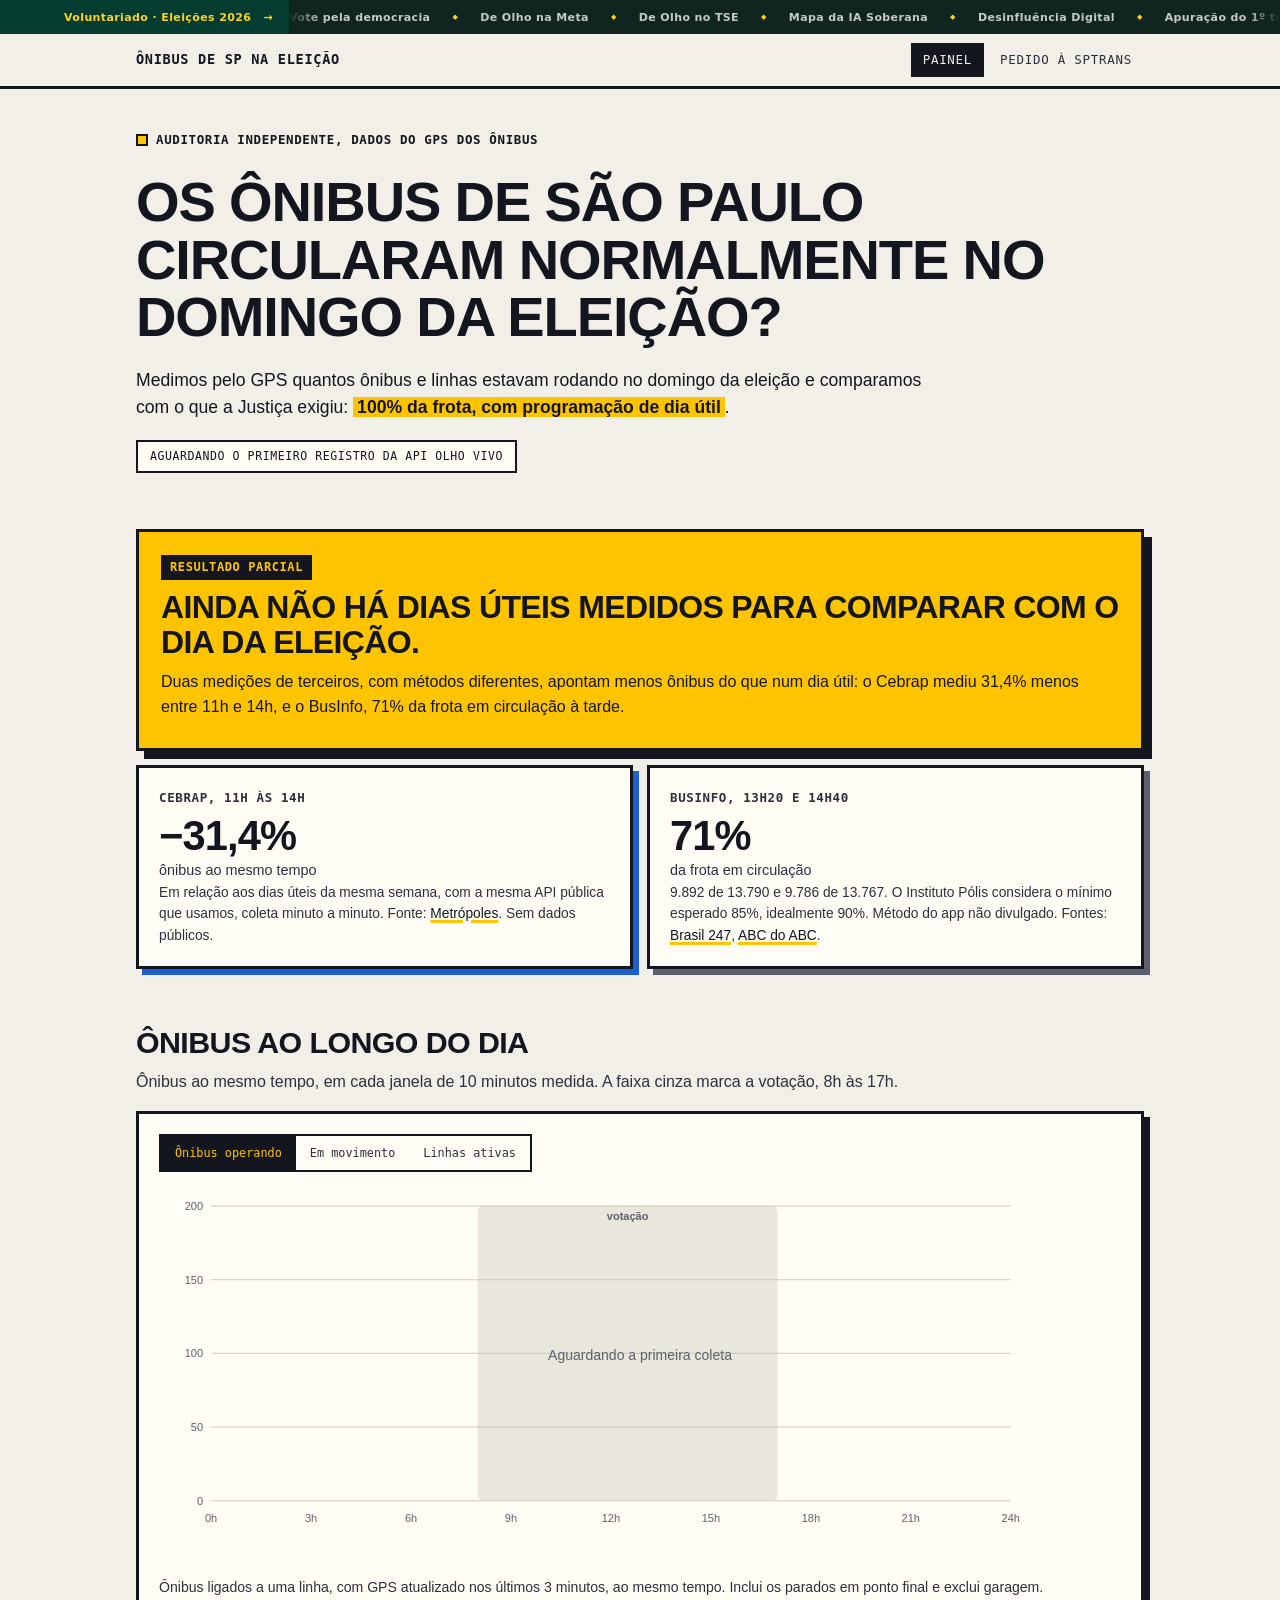
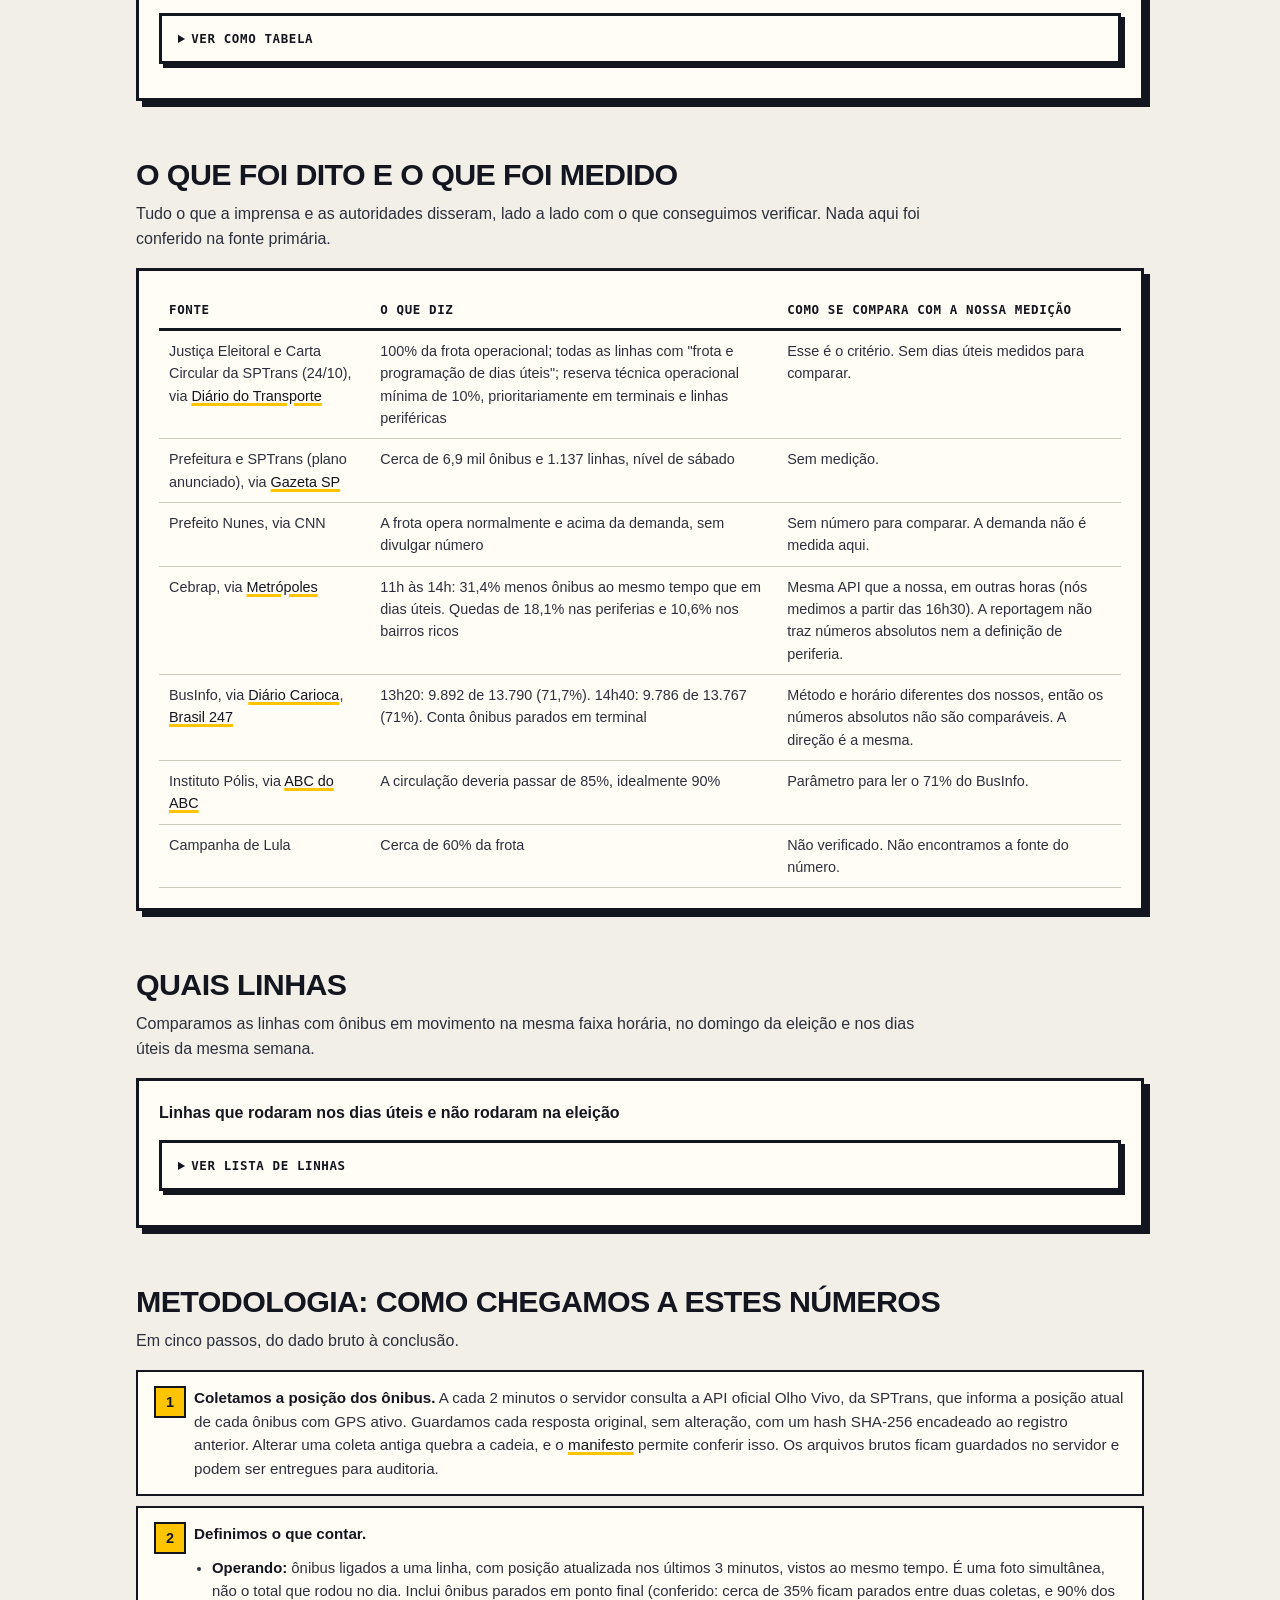
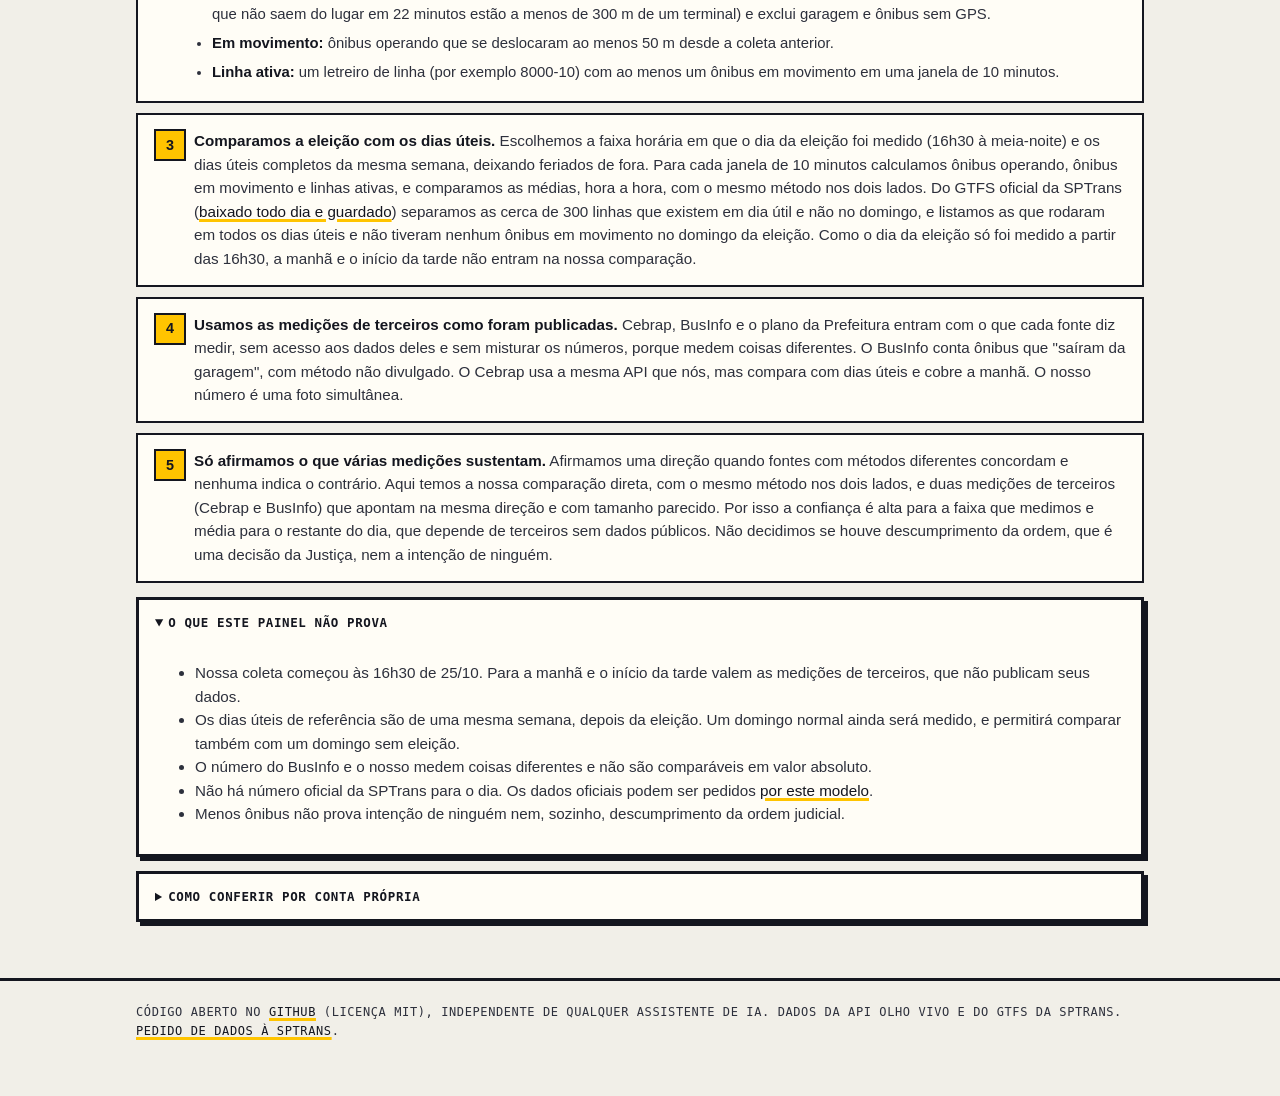
==== commit 42c572fa: "Comparação do dia do evento com dias úteis medidos pelo mesmo método Calcula comparacao.json no serv" ====
--- a/site/index.html
+++ b/site/index.html
@@ -126,7 +126,7 @@
 </div>
 
 <section id="placar">
-  <div class="veredito" id="veredito"><span class="tag">Conclusão de hoje</span><h2>Carregando…</h2></div>
+  <div class="veredito" id="veredito"><span class="tag">Conclusão</span><h2>Carregando…</h2></div>
   <div class="grid3" id="placar-cards" style="margin-top:14px"></div>
 </section>
 
@@ -155,9 +155,9 @@
 
 <section id="linhas">
   <h2>Quais linhas</h2>
-  <p class="sub">O GTFS oficial da SPTrans diz quais linhas deveriam operar em dia útil. Aqui cruzamos isso com o que o GPS mostrou hoje.</p>
+  <p class="sub">Comparamos as linhas com ônibus em movimento na mesma faixa horária, no domingo da eleição e nos dias úteis da mesma semana.</p>
   <div class="card">
-    <h3 style="margin:0 0 6px;font-size:1rem">Linhas de dia útil sem ônibus em movimento hoje</h3>
+    <h3 style="margin:0 0 6px;font-size:1rem">Linhas que rodaram nos dias úteis e não rodaram na eleição</h3>
     <strong id="semn"></strong>
     <p class="explica" id="semt"></p>
     <details><summary>Ver lista de linhas</summary><p id="sem"></p></details>
@@ -173,15 +173,15 @@
       <ul><li><b>Operando:</b> ônibus ligados a uma linha, com posição atualizada nos últimos 3 minutos, vistos ao mesmo tempo. É uma foto simultânea, não o total que rodou no dia. Inclui ônibus parados em ponto final (conferido: cerca de 35% ficam parados entre duas coletas, e 90% dos que não saem do lugar em 22 minutos estão a menos de 300 m de um terminal) e exclui garagem e ônibus sem GPS.</li>
       <li><b>Em movimento:</b> ônibus operando que se deslocaram ao menos 50 m desde a coleta anterior.</li>
       <li><b>Linha ativa:</b> um letreiro de linha (por exemplo 8000-10) com ao menos um ônibus em movimento em uma janela de 10 minutos.</li></ul></li>
-    <li><b>Medimos quais linhas rodaram.</b> Do GTFS oficial da SPTrans (<a href="codigo/atualizar_gtfs.sh.txt">baixado todo dia e guardado</a>) tiramos as linhas programadas para dia útil (1.325) e para domingo (1.025). Cerca de 300 linhas existem em dia útil e não no domingo. Se a ordem fosse cumprida, essas linhas deveriam estar rodando hoje. Contamos quantas tiveram ônibus em movimento entre 8h e 17h e fazemos a mesma conta para as linhas de domingo, que rodariam de qualquer jeito. A diferença entre os dois percentuais é o sinal. O percentual sobe com mais horas medidas, porque uma linha de intervalo longo pode não aparecer numa janela curta, e hoje só temos medição a partir das 16h30.</li>
+    <li><b>Comparamos a eleição com os dias úteis.</b> Escolhemos a faixa horária em que o dia da eleição foi medido (16h30 à meia-noite) e os dias úteis completos da mesma semana, deixando feriados de fora. Para cada janela de 10 minutos calculamos ônibus operando, ônibus em movimento e linhas ativas, e comparamos as médias, hora a hora, com o mesmo método nos dois lados. Do GTFS oficial da SPTrans (<a href="codigo/atualizar_gtfs.sh.txt">baixado todo dia e guardado</a>) separamos as cerca de 300 linhas que existem em dia útil e não no domingo, e listamos as que rodaram em todos os dias úteis e não tiveram nenhum ônibus em movimento no domingo da eleição. Como o dia da eleição só foi medido a partir das 16h30, a manhã e o início da tarde não entram na nossa comparação.</li>
     <li><b>Usamos as medições de terceiros como foram publicadas.</b> Cebrap, BusInfo e o plano da Prefeitura entram com o que cada fonte diz medir, sem acesso aos dados deles e sem misturar os números, porque medem coisas diferentes. O BusInfo conta ônibus que "saíram da garagem", com método não divulgado. O Cebrap usa a mesma API que nós, mas compara com dias úteis e cobre a manhã. O nosso número é uma foto simultânea.</li>
-    <li><b>Só afirmamos o que várias medições sustentam.</b> Afirmamos uma direção quando fontes com métodos diferentes concordam e nenhuma indica o contrário. Aqui são quatro sinais, e por isso a direção tem confiança média a alta. O tamanho da diferença só vem do Cebrap (31,4%) e de um número do BusInfo (71%), então a confiança nele é menor. Não decidimos se houve descumprimento da ordem, que é uma decisão da Justiça, nem a intenção de ninguém.</li>
+    <li><b>Só afirmamos o que várias medições sustentam.</b> Afirmamos uma direção quando fontes com métodos diferentes concordam e nenhuma indica o contrário. Aqui temos a nossa comparação direta, com o mesmo método nos dois lados, e duas medições de terceiros (Cebrap e BusInfo) que apontam na mesma direção e com tamanho parecido. Por isso a confiança é alta para a faixa que medimos e média para o restante do dia, que depende de terceiros sem dados públicos. Não decidimos se houve descumprimento da ordem, que é uma decisão da Justiça, nem a intenção de ninguém.</li>
   </ol>
   <details open><summary>O que este painel não prova</summary>
-    <ul><li>Não medimos a manhã: nossa coleta começou às 16h30. Para esse período valem as medições de terceiros.</li>
-    <li>Só o Cebrap compara diretamente com dias úteis. O BusInfo e a nossa coleta são indícios por outros caminhos.</li>
-    <li>O número do BusInfo e o nosso não são comparáveis entre si.</li>
-    <li>Não há número oficial da SPTrans para hoje. Os dados oficiais podem ser pedidos <a href="pedido.html">por este modelo</a>.</li>
+    <ul><li>Nossa coleta começou às 16h30 de 25/10. Para a manhã e o início da tarde valem as medições de terceiros, que não publicam seus dados.</li>
+    <li>Os dias úteis de referência são de uma mesma semana, depois da eleição. Um domingo normal ainda será medido, e permitirá comparar também com um domingo sem eleição.</li>
+    <li>O número do BusInfo e o nosso medem coisas diferentes e não são comparáveis em valor absoluto.</li>
+    <li>Não há número oficial da SPTrans para o dia. Os dados oficiais podem ser pedidos <a href="pedido.html">por este modelo</a>.</li>
     <li>Menos ônibus não prova intenção de ninguém nem, sozinho, descumprimento da ordem judicial.</li></ul></details>
   <details><summary>Como conferir por conta própria</summary>
     <p>O código de coleta, agregação e leitura do GTFS está publicado como texto: <a href="codigo/coletor.py.txt">coletor</a>, <a href="codigo/agregar.py.txt">agregação</a>, <a href="codigo/gtfs_ref.py.txt">GTFS</a> e <a href="codigo/atualizar_gtfs.sh.txt">atualização do GTFS</a> e <a href="codigo/verificar_manifesto.py.txt">verificador da cadeia de hashes</a>. Os dados agregados que alimentam esta página são <a href="data/series.json">series.json</a>, <a href="data/linhas.json">linhas.json</a> e <a href="data/gtfs_ref.json">gtfs_ref.json</a>. Todo o projeto, com instruções para rodar, está em <a href="https://github.com/travahacker/analise-onibus">github.com/travahacker/analise-onibus</a>, sob licença MIT. Qualquer pessoa com uma chave da API Olho Vivo pode repetir a coleta.</p></details>
